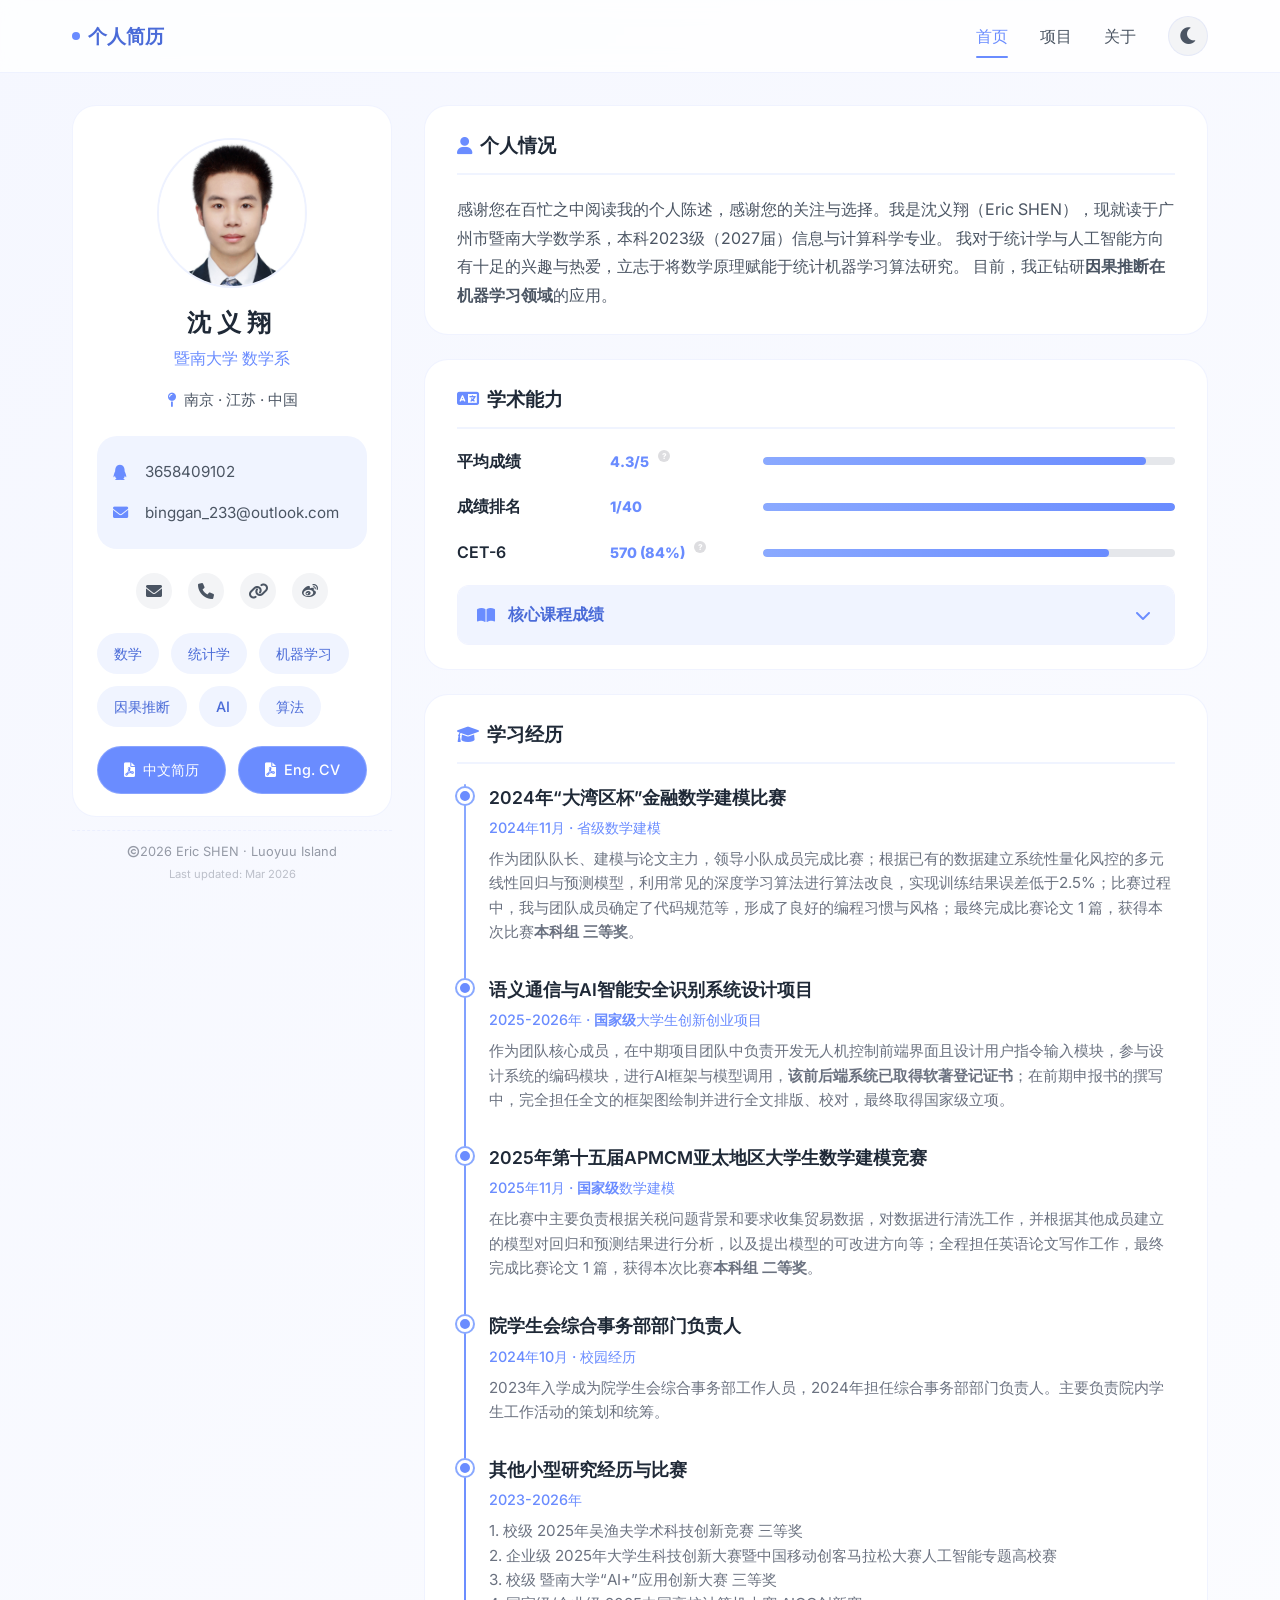
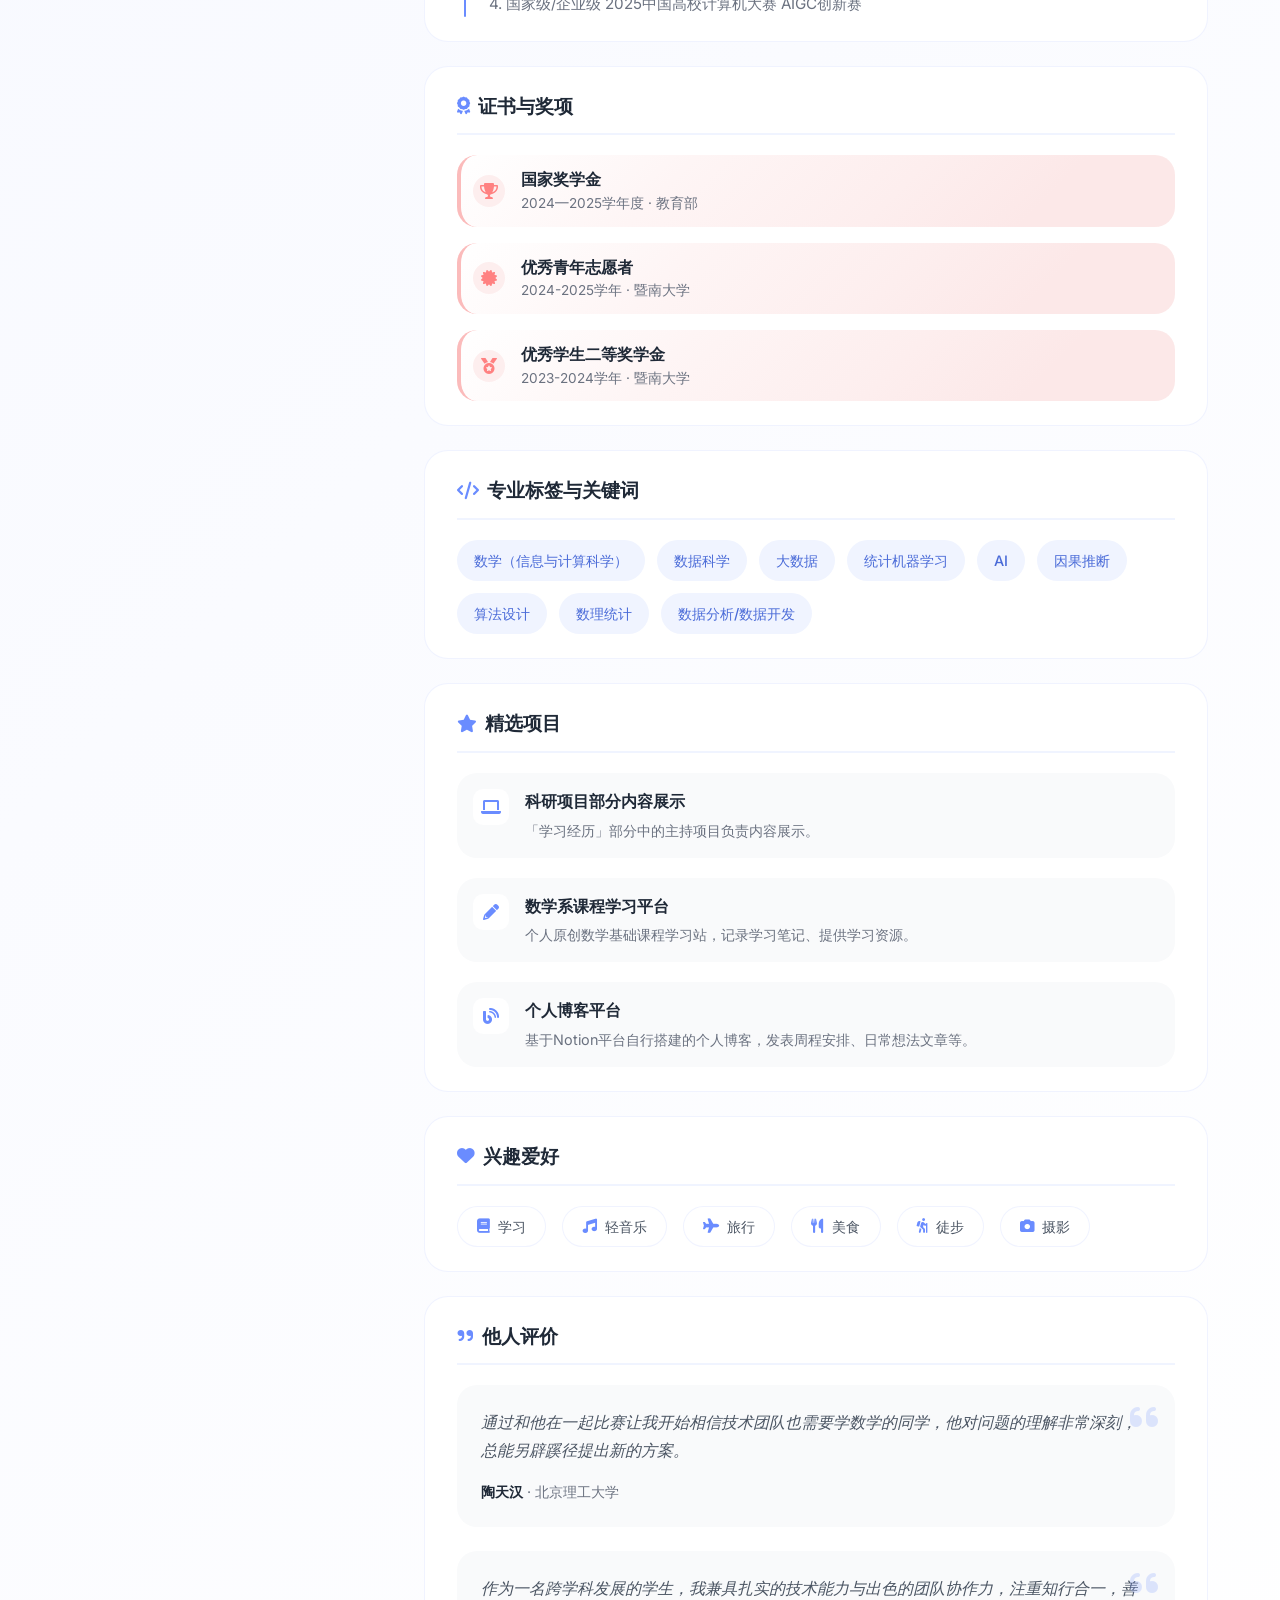
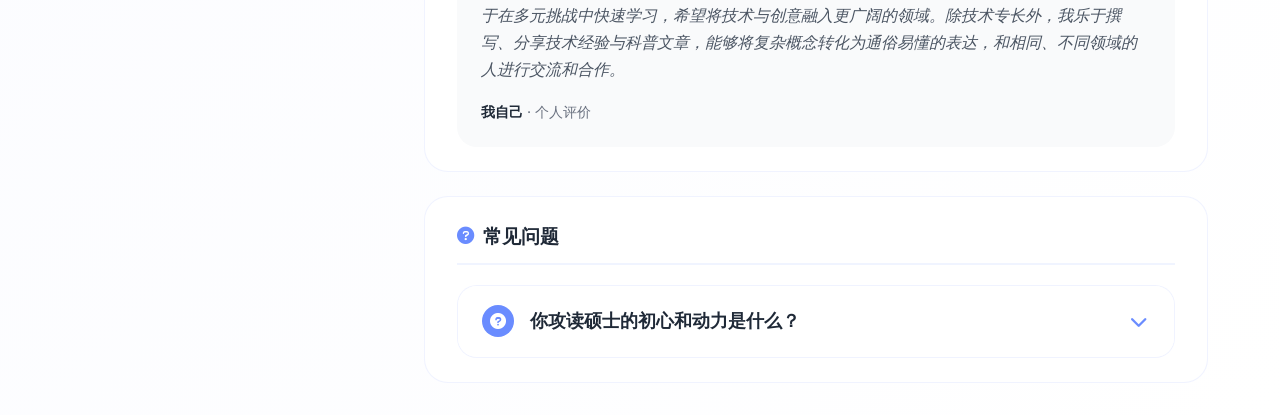
==== index.html @ 16ed696c "Add files via upload" ====
<!doctype html>
<html lang="zh-CN">
  <head>
    <meta charset="UTF-8" />
    <meta name="viewport" content="width=device-width, initial-scale=1.0" />
    <title>个人主页 - Eric SHEN</title>
    <link
      rel="icon"
      type="image/png"
      sizes="32x32"
      href="images/efficientim.png"
    />

    <!-- 字体 & 图标库 -->
    <link rel="preconnect" href="https://fonts.googleapis.com" />
    <link rel="preconnect" href="https://fonts.gstatic.com" crossorigin />
    <link
      href="https://fonts.googleapis.com/css2?family=Inter:opsz,wght@14..32,300..700&display=swap"
      rel="stylesheet"
    />
    <link
      rel="stylesheet"
      href="https://cdnjs.cloudflare.com/ajax/libs/font-awesome/6.0.0-beta3/css/all.min.css"
    />
    <link
      rel="stylesheet"
      href="https://fonts.googleapis.com/css2?family=Noto+Sans+SC:wght@300;400;500;700;900&display=swap"
    />

    <!-- CSS文件 -->
    <link rel="stylesheet" href="css/style.css" />
  </head>
  <body>
    <!-- 导航栏 -->
    <nav class="navbar">
      <div class="nav-container">
        <div class="logo">
          <span class="dot"></span>
          <span>个人简历</span>
        </div>
        <div class="nav-right">
          <div class="nav-links">
            <a href="index.html" class="active">首页</a>
            <a href="projects.html">项目</a>
            <!-- <a href="#contact">联系</a> -->
            <a href="about.html">关于</a>
          </div>
          <button
            class="theme-toggle"
            id="themeToggle"
            aria-label="切换夜间/日间模式"
          >
            <i class="fas fa-moon"></i>
            <i class="fas fa-sun"></i>
          </button>
        </div>
      </div>
    </nav>

    <main class="container">
      <!-- 左侧：个人信息 -->
      <aside class="profile-sidebar">
        <div class="profile-card-modern">
          <!-- 头像区域 -->
          <div class="avatar-wrapper">
            <img src="images/eric_ava.jpg" alt="头像" class="avatar-modern" />
          </div>

          <!-- 基本信息 -->
          <h1 class="profile-name">沈义翔</h1>
          <p class="profile-title">暨南大学 数学系</p>

          <div class="profile-location">
            <i class="fas fa-map-pin"></i>
            <span>南京 · 江苏 · 中国</span>
          </div>

          <!-- 联系信息 -->
          <div class="profile-contact">
            <div class="contact-item">
              <i class="fab fa-qq"></i>
              <span>3658409102</span>
            </div>
            <div class="contact-item">
              <i class="fas fa-envelope"></i>
              <span>binggan_233@outlook.com</span>
            </div>
            <!-- <div class="contact-item">
              <i class="fas fa-globe"></i>
              <span>fanyou.notion.site/homeland</span>
            </div> -->
          </div>

          <!-- 社交链接 -->
          <div class="social-links">
            <a
              href="mailto:binggan_233@outlook.com"
              class="social-link"
              target="_blank"
              rel="noopener noreferrer"
            >
              <i class="fas fa-envelope"></i>
            </a>
            <a href="#+86*187-1890-5970" class="social-link"
              ><i class="fas fa-phone"></i
            ></a>
            <a
              href="https://fanyou.notion.site/"
              class="social-link"
              target="_blank"
              rel="noopener noreferrer"
            >
              <i class="fas fa-link"></i>
            </a>
            <a
              href="https://weibo.com/u/6012935166"
              class="social-link"
              target="_blank"
              rel="noopener noreferrer"
            >
              <i class="fab fa-weibo"></i>
            </a>
          </div>

          <!-- tag -->
          <div class="skills-grid">
            <span class="skill-tag">数学</span>
            <span class="skill-tag">统计学</span>
            <span class="skill-tag">机器学习</span>
            <span class="skill-tag">因果推断</span>
            <span class="skill-tag">AI</span>
            <span class="skill-tag">算法</span>
          </div>

          <!-- 简历下载 -->
          <div class="profile-resume-buttons">
            <a
              href="assets/documents/2026沈义翔_暨南大学_研招自荐简历_中文_YixiangShen_JNU_master_recCV_CN.pdf"
              class="resume-btn"
              target="_blank"
            >
              <i class="fas fa-file-pdf"></i>
              <span>中文简历</span>
            </a>
            <a
              href="assets/documents/2026YixiangShen_JNU_master_recCV_ENG_沈义翔_暨南大学_研招自荐简历_英文.pdf"
              class="resume-btn"
              target="_blank"
            >
              <i class="fas fa-file-pdf"></i>
              <span>Eng. CV</span>
            </a>
          </div>
        </div>

        <!-- 版权 -->
        <div class="copyright-info">
          <p>
            <i class="fa-regular fa-copyright"></i>2026 Eric SHEN · Luoyuu
            Island
          </p>
          <p class="copyright-small">Last updated: Mar 2026</p>
        </div>
      </aside>

      <!-- 右侧：简历内容 -->
      <section class="content-main">
        <!-- 板块1：个人情况 -->
        <div class="content-card">
          <h2 class="card-title">
            <i class="fas fa-user"></i>
            个人情况
          </h2>
          <p class="about-text">
            感谢您在百忙之中阅读我的个人陈述，感谢您的关注与选择。我是沈义翔（Eric
            SHEN），现就读于广州市暨南大学数学系，本科2023级（2027届）信息与计算科学专业。
            我对于统计学与人工智能方向有十足的兴趣与热爱，立志于将数学原理赋能于统计机器学习算法研究。
            目前，我正钻研<strong>因果推断在机器学习领域</strong>的应用。
          </p>
        </div>

        <!-- 板块2：学术能力 -->
        <div class="content-card">
          <h2 class="card-title">
            <i class="fas fa-language"></i>
            学术能力
          </h2>
          <div class="academy-list">
            <!-- 始终显示的项目 -->
            <div class="academy-item">
              <span class="academy-name">平均成绩</span>
              <span class="academy-level">
                4.3/5
                <span
                  class="tooltip-icon"
                  data-tooltip="学校采用5分制，每1分折算0.1绩点，平均4.3绩点即平均成绩93"
                  >?</span
                >
              </span>
              <div class="level-bar">
                <div class="level-fill" style="width: 93%"></div>
              </div>
            </div>
            <div class="academy-item">
              <span class="academy-name">成绩排名</span>
              <span class="academy-level">1/40</span>
              <div class="level-bar">
                <div class="level-fill" style="width: 100%"></div>
              </div>
            </div>
            <div class="academy-item">
              <span class="academy-name">CET-6</span>
              <span class="academy-level">
                570 (84%)
                <span
                  class="tooltip-icon"
                  data-tooltip="分数换算说明：来源于CET官网给出的报道分数常模百分位对照表，详见
                  https://cet.neea.edu.cn/html1/folder/19081/5124-1.htm"
                  >?</span
                >
              </span>
              <div class="level-bar">
                <div class="level-fill" style="width: 84%"></div>
              </div>
            </div>

            <!-- 可折叠的课程成绩 -->
            <div class="academy-foldable">
              <div class="academy-foldable-header" id="coursesHeader">
                <span class="academy-foldable-title">
                  <i class="fas fa-book-open"></i>
                  核心课程成绩
                </span>
                <span class="academy-foldable-icon">
                  <i class="fas fa-chevron-down"></i>
                </span>
              </div>
              <div class="academy-foldable-content" id="coursesContent">
                <div class="academy-item">
                  <span class="academy-foldable-name">数学分析Ⅰ/Ⅱ/Ⅲ</span>
                  <span class="academy-level">90/94/100</span>
                  <div class="level-bar">
                    <div class="level-fill" style="width: 95%"></div>
                  </div>
                </div>
                <div class="academy-item">
                  <span class="academy-foldable-name">高等代数Ⅰ/Ⅱ</span>
                  <span class="academy-level">98/97</span>
                  <div class="level-bar">
                    <div class="level-fill" style="width: 98%"></div>
                  </div>
                </div>
                <div class="academy-item">
                  <span class="academy-foldable-name">概率与统计</span>
                  <span class="academy-level">97</span>
                  <div class="level-bar">
                    <div class="level-fill" style="width: 97%"></div>
                  </div>
                </div>
                <div class="academy-item">
                  <span class="academy-foldable-name">常微分方程</span>
                  <span class="academy-level">99</span>
                  <div class="level-bar">
                    <div class="level-fill" style="width: 99%"></div>
                  </div>
                </div>
                <div class="academy-item">
                  <span class="academy-foldable-name"
                    >运筹学
                    <span
                      class="tooltip-icon"
                      data-tooltip="课程学习最优化方法，&#10;内容与机器学习相关。"
                      >?</span
                    ></span
                  >
                  <span class="academy-level">100</span>
                  <div class="level-bar">
                    <div class="level-fill" style="width: 100%"></div>
                  </div>
                </div>
                <div class="academy-item">
                  <span class="academy-foldable-name"
                    >计算智能
                    <span
                      class="tooltip-icon"
                      data-tooltip="课程学习智能优化算法（启发式算法）"
                      >?</span
                    ></span
                  >
                  <span class="academy-level">97</span>
                  <div class="level-bar">
                    <div class="level-fill" style="width: 97%"></div>
                  </div>
                </div>
                <div class="academy-item">
                  <span class="academy-foldable-name">数据结构</span>
                  <span class="academy-level">100</span>
                  <div class="level-bar">
                    <div class="level-fill" style="width: 100%"></div>
                  </div>
                </div>
                <div class="academy-item">
                  <span class="academy-foldable-name">数据库原理与应用</span>
                  <span class="academy-level">97</span>
                  <div class="level-bar">
                    <div class="level-fill" style="width: 97%"></div>
                  </div>
                </div>
              </div>
            </div>
          </div>
        </div>

        <!-- 板块3：学习经历 -->
        <div class="content-card">
          <h2 class="card-title">
            <i class="fas fa-graduation-cap"></i>
            学习经历
          </h2>
          <div class="timeline">
            <div class="timeline-item">
              <div class="timeline-dot"></div>
              <div class="timeline-content">
                <h3>2024年“大湾区杯”金融数学建模比赛</h3>
                <p class="timeline-meta">2024年11月 · 省级数学建模</p>
                <p class="timeline-desc">
                  作为团队队长、建模与论文主力，领导小队成员完成比赛；根据已有的数据建立系统性量化风控的多元线性回归与预测模型，利用常见的深度学习算法进行算法改良，实现训练结果误差低于2.5%；比赛过程中，我与团队成员确定了代码规范等，形成了良好的编程习惯与风格；最终完成比赛论文
                  1 篇，获得本次比赛<strong>本科组 三等奖</strong>。
                </p>
              </div>
            </div>
            <div class="timeline-item">
              <div class="timeline-dot"></div>
              <div class="timeline-content">
                <h3>语义通信与AI智能安全识别系统设计项目</h3>
                <p class="timeline-meta">
                  2025-2026年 · <strong>国家级</strong>大学生创新创业项目
                </p>
                <p class="timeline-desc">
                  作为团队核心成员，在中期项目团队中负责开发无人机控制前端界面且设计用户指令输入模块，参与设计系统的编码模块，进行AI框架与模型调用，<strong>该前后端系统已取得软著登记证书</strong>；在前期申报书的撰写中，完全担任全文的框架图绘制并进行全文排版、校对，最终取得国家级立项。
                </p>
              </div>
            </div>
            <div class="timeline-item">
              <div class="timeline-dot"></div>
              <div class="timeline-content">
                <h3>2025年第十五届APMCM亚太地区大学生数学建模竞赛</h3>
                <p class="timeline-meta">
                  2025年11月 · <strong>国家级</strong>数学建模
                </p>
                <p class="timeline-desc">
                  在比赛中主要负责根据关税问题背景和要求收集贸易数据，对数据进行清洗工作，并根据其他成员建立的模型对回归和预测结果进行分析，以及提出模型的可改进方向等；全程担任英语论文写作工作，最终完成比赛论文
                  1 篇，获得本次比赛<strong>本科组 二等奖</strong>。
                </p>
              </div>
            </div>
            <div class="timeline-item">
              <div class="timeline-dot"></div>
              <div class="timeline-content">
                <h3>院学生会综合事务部部门负责人</h3>
                <p class="timeline-meta">2024年10月 · 校园经历</p>
                <p class="timeline-desc">
                  2023年入学成为院学生会综合事务部工作人员，2024年担任综合事务部部门负责人。主要负责院内学生工作活动的策划和统筹。
                </p>
              </div>
            </div>
            <div class="timeline-item">
              <div class="timeline-dot"></div>
              <div class="timeline-content">
                <h3>其他小型研究经历与比赛</h3>
                <p class="timeline-meta">2023-2026年</p>
                <p class="timeline-desc">
                  1. 校级 2025年吴渔夫学术科技创新竞赛 三等奖<br />
                  2. 企业级
                  2025年大学生科技创新大赛暨中国移动创客马拉松大赛人工智能专题高校赛<br />
                  3. 校级 暨南大学“AI+”应用创新大赛 三等奖<br />
                  4. 国家级/企业级 2025中国高校计算机大赛 AIGC创新赛
                </p>
              </div>
            </div>
          </div>
        </div>

        <!-- 板块4：证书与奖项 -->
        <div class="content-card">
          <h2 class="card-title">
            <i class="fas fa-award"></i>
            证书与奖项
          </h2>
          <div class="awards-list">
            <div class="award-item">
              <i class="fas fa-trophy"></i>
              <div>
                <h3>国家奖学金</h3>
                <p>2024—2025学年度 · 教育部</p>
              </div>
            </div>
            <div class="award-item">
              <i class="fas fa-certificate"></i>
              <div>
                <h3>优秀青年志愿者</h3>
                <p>2024-2025学年 · 暨南大学</p>
              </div>
            </div>
            <div class="award-item">
              <i class="fas fa-medal"></i>
              <div>
                <h3>优秀学生二等奖学金</h3>
                <p>2023-2024学年 · 暨南大学</p>
              </div>
            </div>
          </div>
        </div>

        <!-- 板块5：标签与关键词 -->
        <div class="content-card">
          <h2 class="card-title">
            <i class="fas fa-code"></i>
            专业标签与关键词
          </h2>
          <div class="skills-grid">
            <span class="skill-tag">数学（信息与计算科学）</span>
            <span class="skill-tag">数据科学</span>
            <span class="skill-tag">大数据</span>
            <span class="skill-tag">统计机器学习</span>
            <span class="skill-tag">AI</span>
            <span class="skill-tag">因果推断</span>
            <span class="skill-tag">算法设计</span>
            <span class="skill-tag">数理统计</span>
            <span class="skill-tag">数据分析/数据开发</span>
          </div>
        </div>

        <!-- 板块6：精选项目 -->
        <div class="content-card">
          <h2 class="card-title">
            <i class="fas fa-star"></i>
            精选项目
          </h2>
          <div class="projects-list">
            <div class="project-item">
              <div class="project-icon">
                <i class="fas fa-laptop"></i>
              </div>
              <a
                href="projects.html"
                class="project-info"
                style="text-decoration: none"
              >
                <h3>科研项目部分内容展示</h3>
                <p>「学习经历」部分中的主持项目负责内容展示。</p>
              </a>
            </div>
            <div class="project-item">
              <div class="project-icon">
                <i class="fas fa-pencil"></i>
              </div>
              <a
                href="projects.html"
                class="project-info"
                style="text-decoration: none"
              >
                <h3>数学系课程学习平台</h3>
                <p>个人原创数学基础课程学习站，记录学习笔记、提供学习资源。</p>
              </a>
            </div>
            <div class="project-item">
              <div class="project-icon">
                <i class="fas fa-blog"></i>
              </div>
              <a
                href="projects.html"
                class="project-info"
                style="text-decoration: none"
              >
                <h3>个人博客平台</h3>
                <p>
                  基于Notion平台自行搭建的个人博客，发表周程安排、日常想法文章等。
                </p>
              </a>
            </div>
          </div>
        </div>

        <!-- 板块7：兴趣爱好 -->
        <div class="content-card">
          <h2 class="card-title">
            <i class="fas fa-heart"></i>
            兴趣爱好
          </h2>
          <div class="hobbies-list">
            <span class="hobby-tag"><i class="fas fa-book"></i> 学习</span>
            <span class="hobby-tag"><i class="fas fa-music"></i> 轻音乐</span>
            <span class="hobby-tag"><i class="fas fa-plane"></i> 旅行</span>
            <span class="hobby-tag"><i class="fas fa-utensils"></i> 美食</span>
            <span class="hobby-tag"><i class="fas fa-hiking"></i> 徒步</span>
            <span class="hobby-tag"><i class="fas fa-camera"></i> 摄影</span>
          </div>
        </div>

        <!-- 板块8：他人评价 -->
        <div class="content-card">
          <h2 class="card-title">
            <i class="fas fa-quote-right"></i>
            他人评价
          </h2>
          <div class="testimonials-list">
            <div class="testimonial-item">
              <i class="fas fa-quote-left quote-icon"></i>
              <p>
                通过和他在一起比赛让我开始相信技术团队也需要学数学的同学，他对问题的理解非常深刻，总能另辟蹊径提出新的方案。
              </p>
              <div class="testimonial-author">
                <strong>陶天汉</strong> · 北京理工大学
              </div>
            </div>
            <div class="testimonial-item">
              <i class="fas fa-quote-left quote-icon"></i>
              <p>
                作为一名跨学科发展的学生，我兼具扎实的技术能力与出色的团队协作力，注重知行合一，善于在多元挑战中快速学习，希望将技术与创意融入更广阔的领域。除技术专长外，我乐于撰写、分享技术经验与科普文章，能够将复杂概念转化为通俗易懂的表达，和相同、不同领域的人进行交流和合作。
              </p>
              <div class="testimonial-author">
                <strong>我自己</strong> · 个人评价
              </div>
            </div>
          </div>
        </div>

        <!-- 板块9：常见问题 -->
        <div class="content-card contact-card">
          <h2 class="card-title">
            <i class="fas fa-question-circle"></i>
            常见问题
          </h2>
          <div class="faq-container">
            <div class="faq-item">
              <div class="faq-question" data-target="faq1">
                <div class="faq-question-content">
                  <span class="faq-icon"
                    ><i class="fas fa-question-circle"></i
                  ></span>
                  <h3>你攻读硕士的初心和动力是什么？</h3>
                </div>
                <span class="faq-arrow"
                  ><i class="fas fa-chevron-down"></i
                ></span>
              </div>
              <div class="faq-answer" id="faq1">
                <div class="faq-answer-content">
                  <p class="answer-greeting">终身学习的心态</p>
                  <p class="answer-intro">
                    我愿意接受新的内容和知识，我认为学习是持续的事情，保持学习状态让我感到充实。
                  </p>
                  <div class="answer-list">
                    <div class="answer-item">
                      <span class="answer-number">1.</span>
                      <div class="answer-content">
                        <strong>独立研究</strong> 良好心态，喜欢独处的感觉
                        <br />和有些同学被“要坐冷板凳”劝退不同，我会为此感到有任务感、充实感，能在自己喜欢的领域慢慢钻研是具有一定幸福感的事。
                      </div>
                    </div>
                    <div class="answer-item">
                      <span class="answer-number">2.</span>
                      <div class="answer-content">
                        <strong>独特见解</strong> 和 <strong>另辟蹊径</strong>
                        <br />我坚信数学基础可以从「道」上解决「术」中遇到的困难，我可以提供新的视角来看技术问题。
                      </div>
                    </div>
                    <div class="answer-item">
                      <span class="answer-number">3.</span>
                      <div class="answer-content">
                        <strong>浅尝辄止</strong> 为什么没有选择直接攻读博士？
                        <br />生存压力大于发展压力。攻读博士除了要拥有科研决心，还应具备相应的经济条件资格，而不应该妄想通过攻读博士来实现经济自由或阶层跃升。
                      </div>
                    </div>
                  </div>
                  <p class="answer-intro">
                    感谢阅读，希望一起奋斗的战友、老师、家人、朋友都可以在自己选择的道路上朝着正确的方向前进
                  </p>
                </div>
              </div>
            </div>
          </div>
        </div>
      </section>
    </main>

    <!-- js文件 -->
    <script src="js/script.js"></script>
  </body>
</html>
---- css/style.css ----
/* ===== 主样式入口文件 ===== */

/* 基础样式 */
@import "base.css";

/* 布局样式 */
@import "layout.css";

/* 组件样式 */
@import "components/about.css";
@import "components/academy.css";
@import "components/awards.css";
@import "components/contact.css";
@import "components/content-cards.css";
@import "components/copyright.css";
@import "components/education.css"; /*未使用*/
@import "components/faq.css";
@import "components/hobbies.css";
@import "components/profile-card.css";
@import "components/projects.css";
@import "components/recommendations.css";
@import "components/skills.css";
@import "components/timeline.css";

/* 弹窗样式 */
@import "modals.css";

/* 响应式样式（最后引入） */
@import "responsive.css";
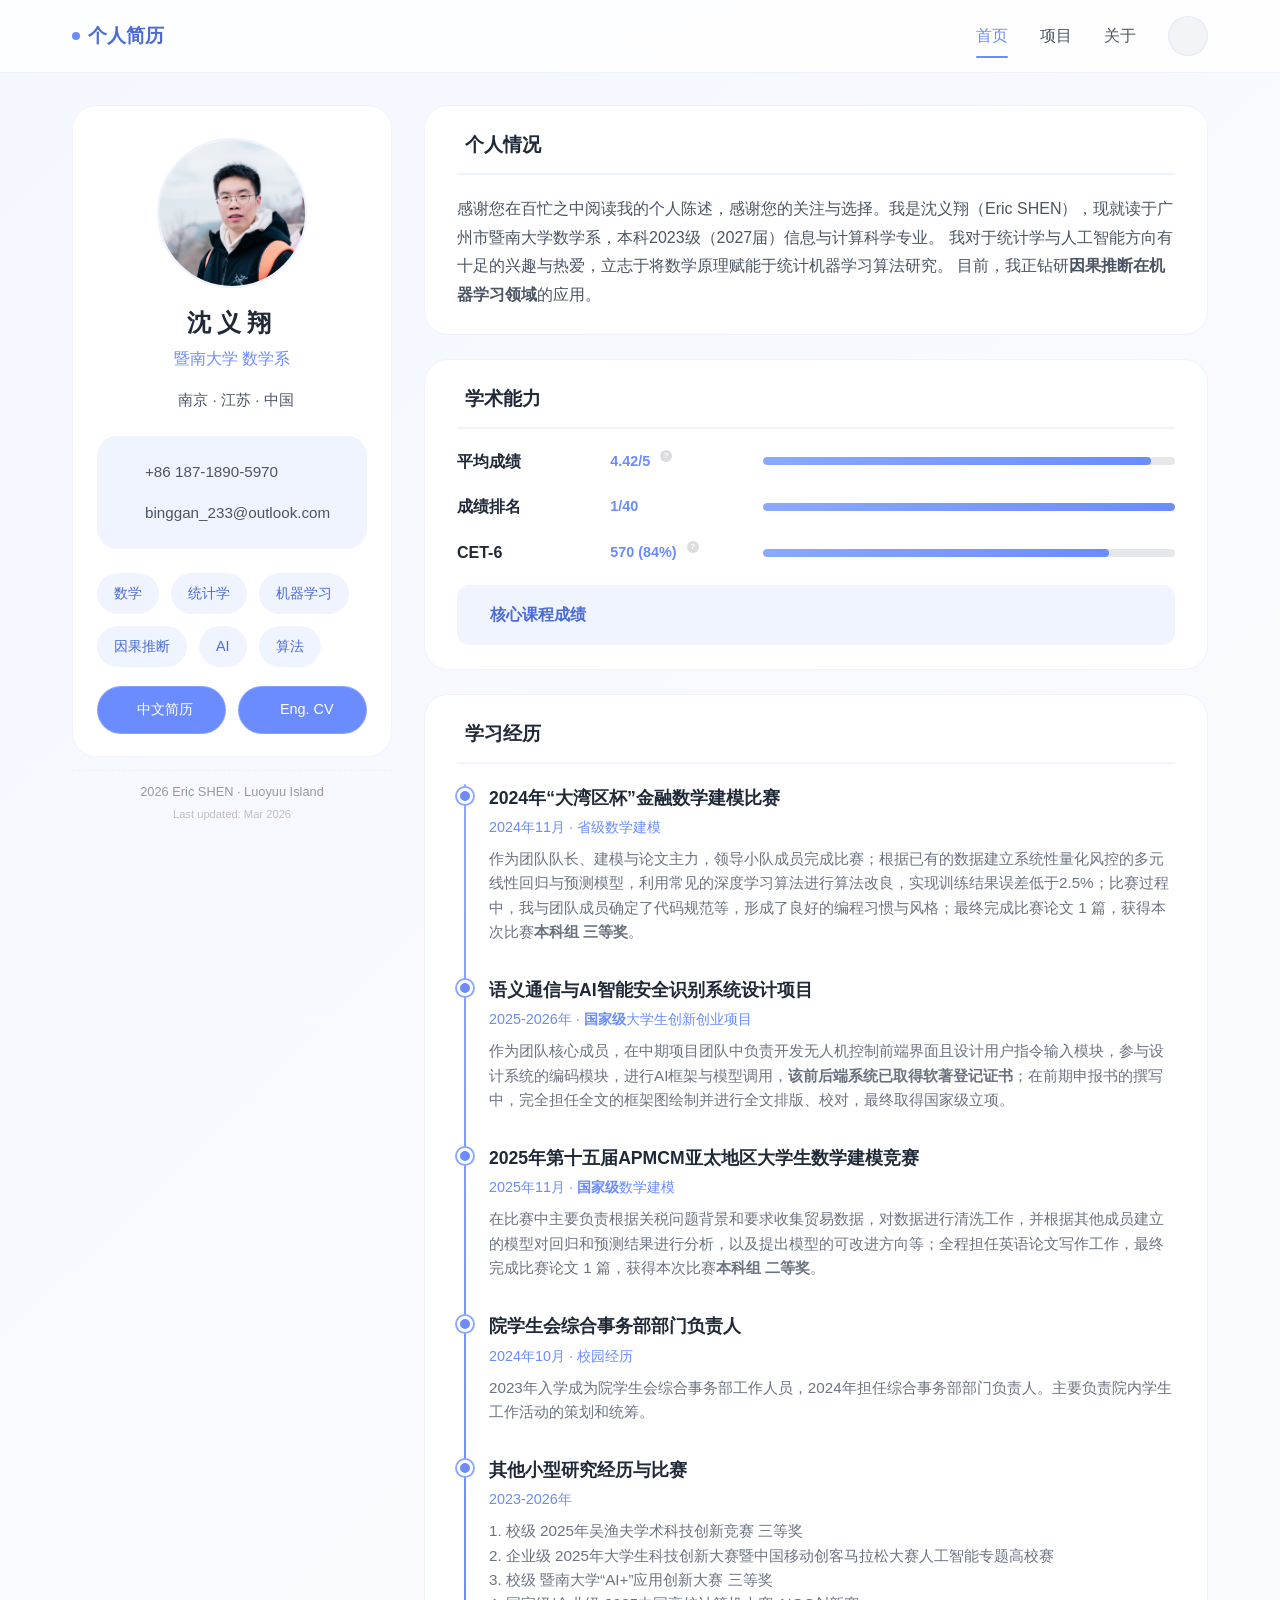
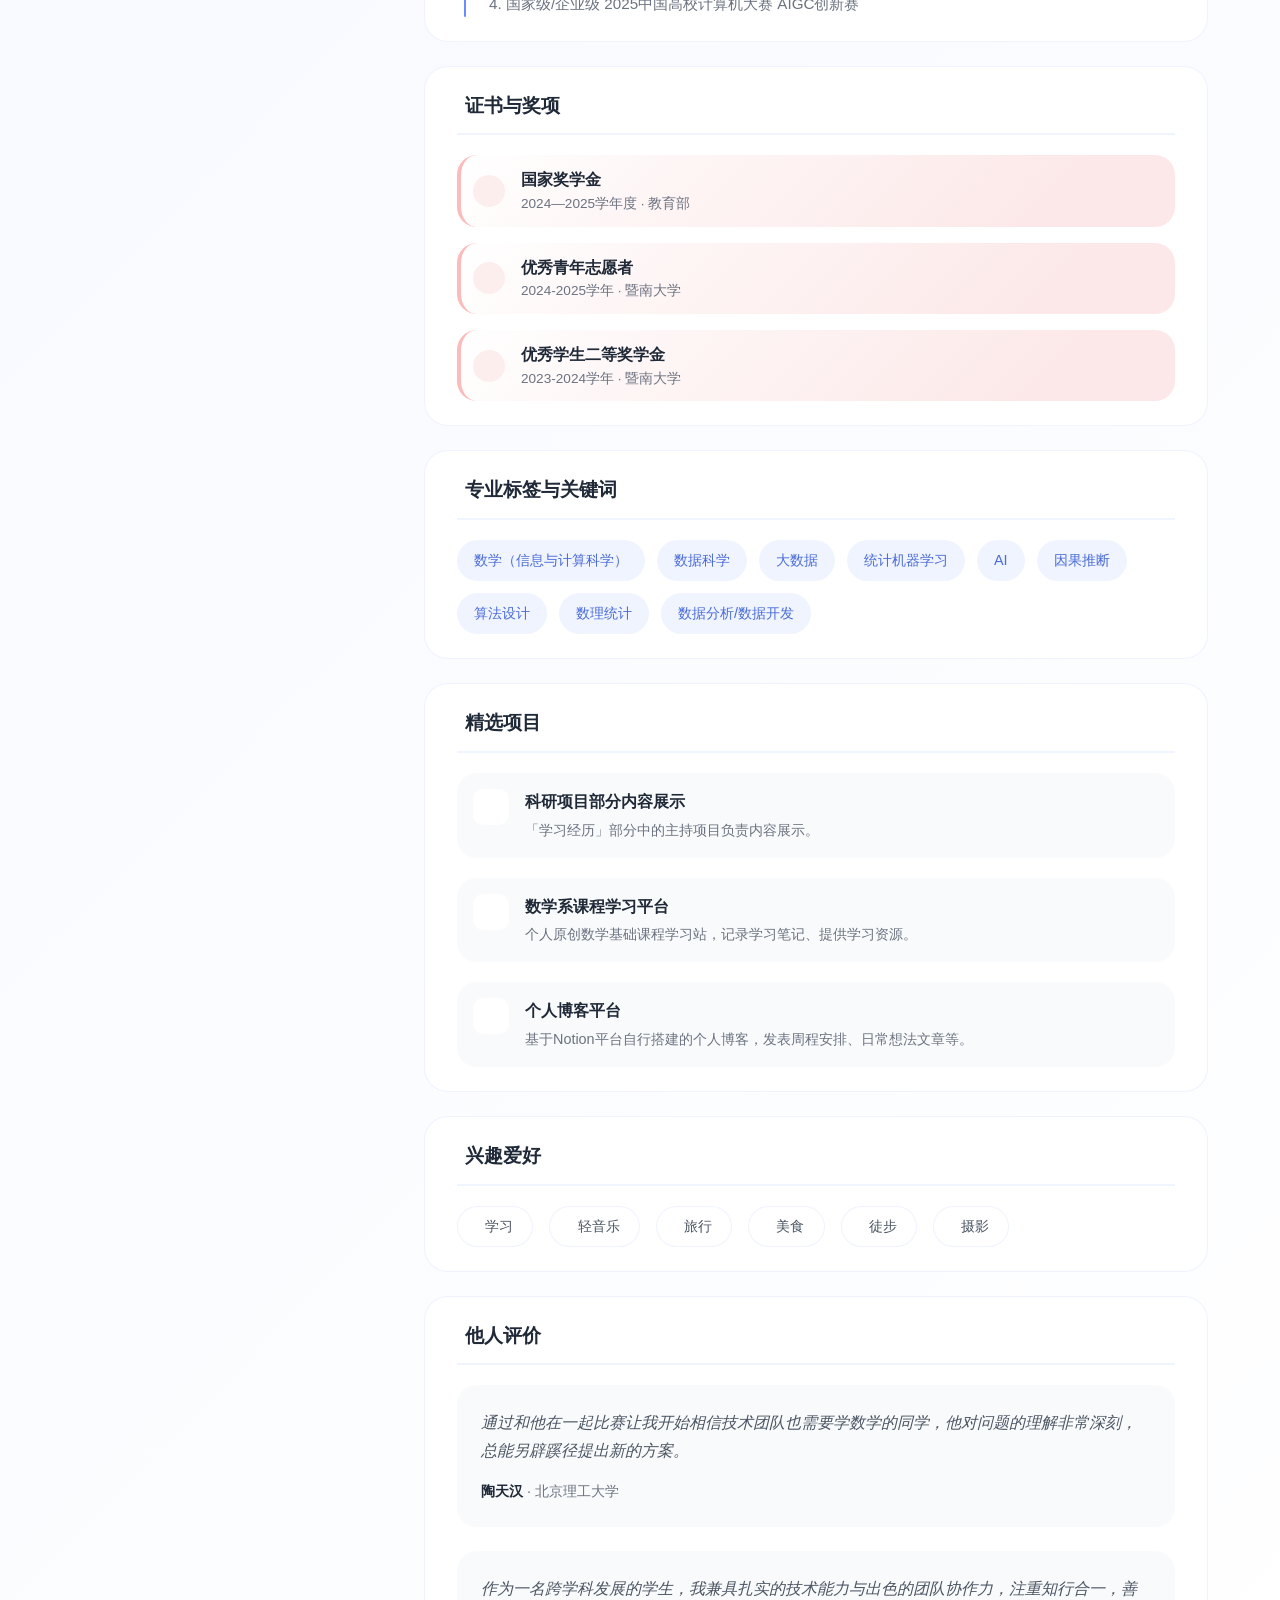
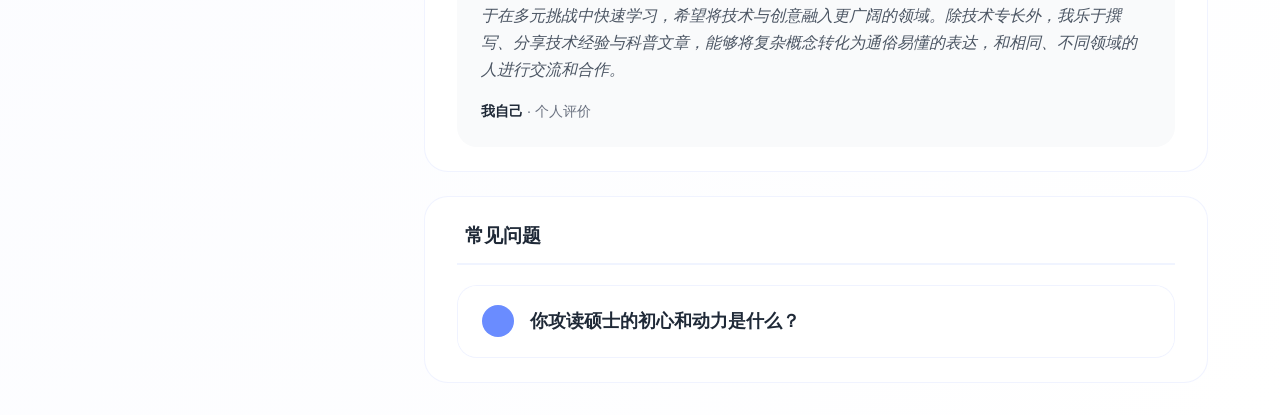
==== commit 38e95011: "v1.5" ====
--- a/index.html
+++ b/index.html
@@ -14,18 +14,6 @@
     <!-- 字体 & 图标库 -->
     <link rel="preconnect" href="https://fonts.googleapis.com" />
     <link rel="preconnect" href="https://fonts.gstatic.com" crossorigin />
-    <link
-      href="https://fonts.googleapis.com/css2?family=Inter:opsz,wght@14..32,300..700&display=swap"
-      rel="stylesheet"
-    />
-    <link
-      rel="stylesheet"
-      href="https://cdnjs.cloudflare.com/ajax/libs/font-awesome/6.0.0-beta3/css/all.min.css"
-    />
-    <link
-      rel="stylesheet"
-      href="https://fonts.googleapis.com/css2?family=Noto+Sans+SC:wght@300;400;500;700;900&display=swap"
-    />
 
     <!-- CSS文件 -->
     <link rel="stylesheet" href="css/style.css" />
@@ -63,7 +51,11 @@
         <div class="profile-card-modern">
           <!-- 头像区域 -->
           <div class="avatar-wrapper">
-            <img src="images/eric_ava.jpg" alt="头像" class="avatar-modern" />
+            <img
+              src="images/eric_lifeava.jpg"
+              alt="头像"
+              class="avatar-modern"
+            />
           </div>
 
           <!-- 基本信息 -->
@@ -77,9 +69,13 @@
 
           <!-- 联系信息 -->
           <div class="profile-contact">
-            <div class="contact-item">
+            <!-- <div class="contact-item">
               <i class="fab fa-qq"></i>
               <span>3658409102</span>
+            </div> -->
+            <div class="contact-item">
+              <i class="fas fa-phone"></i>
+              <span>+86 187-1890-5970</span>
             </div>
             <div class="contact-item">
               <i class="fas fa-envelope"></i>
@@ -92,7 +88,7 @@
           </div>
 
           <!-- 社交链接 -->
-          <div class="social-links">
+          <!-- <div class="social-links">
             <a
               href="mailto:binggan_233@outlook.com"
               class="social-link"
@@ -120,7 +116,7 @@
             >
               <i class="fab fa-weibo"></i>
             </a>
-          </div>
+          </div> -->
 
           <!-- tag -->
           <div class="skills-grid">
@@ -190,15 +186,15 @@
             <div class="academy-item">
               <span class="academy-name">平均成绩</span>
               <span class="academy-level">
-                4.3/5
+                4.42/5
                 <span
                   class="tooltip-icon"
-                  data-tooltip="学校采用5分制，每1分折算0.1绩点，平均4.3绩点即平均成绩93"
+                  data-tooltip="学校采用5分制，每1分折算0.1绩点，平均4.42绩点即平均成绩94.2"
                   >?</span
                 >
               </span>
               <div class="level-bar">
-                <div class="level-fill" style="width: 93%"></div>
+                <div class="level-fill" style="width: 94.2%"></div>
               </div>
             </div>
             <div class="academy-item">
@@ -570,12 +566,12 @@
                       <span class="answer-number">3.</span>
                       <div class="answer-content">
                         <strong>浅尝辄止</strong> 为什么没有选择直接攻读博士？
-                        <br />生存压力大于发展压力。攻读博士除了要拥有科研决心，还应具备相应的经济条件资格，而不应该妄想通过攻读博士来实现经济自由或阶层跃升。
+                        <br />生存压力大于发展压力。攻读博士除了要拥有科研决心，还应具备相应的经济条件资格，而不应该妄想通过攻读博士来实现经济自由或阶层跃升。当然，如果我能够有幸能够拿到博士生的名额，我也坚信我会全力以赴。
                       </div>
                     </div>
                   </div>
                   <p class="answer-intro">
-                    感谢阅读，希望一起奋斗的战友、老师、家人、朋友都可以在自己选择的道路上朝着正确的方向前进
+                    感谢阅读，希望一起奋斗的同学、老师、家人、朋友都可以在自己选择的道路上朝着正确的方向前进。
                   </p>
                 </div>
               </div>
@@ -586,6 +582,7 @@
     </main>
 
     <!-- js文件 -->
-    <script src="js/script.js"></script>
+    <script src="js/pages/main.js"></script>
+    <script src="js/pages/home/home.js"></script>
   </body>
 </html>
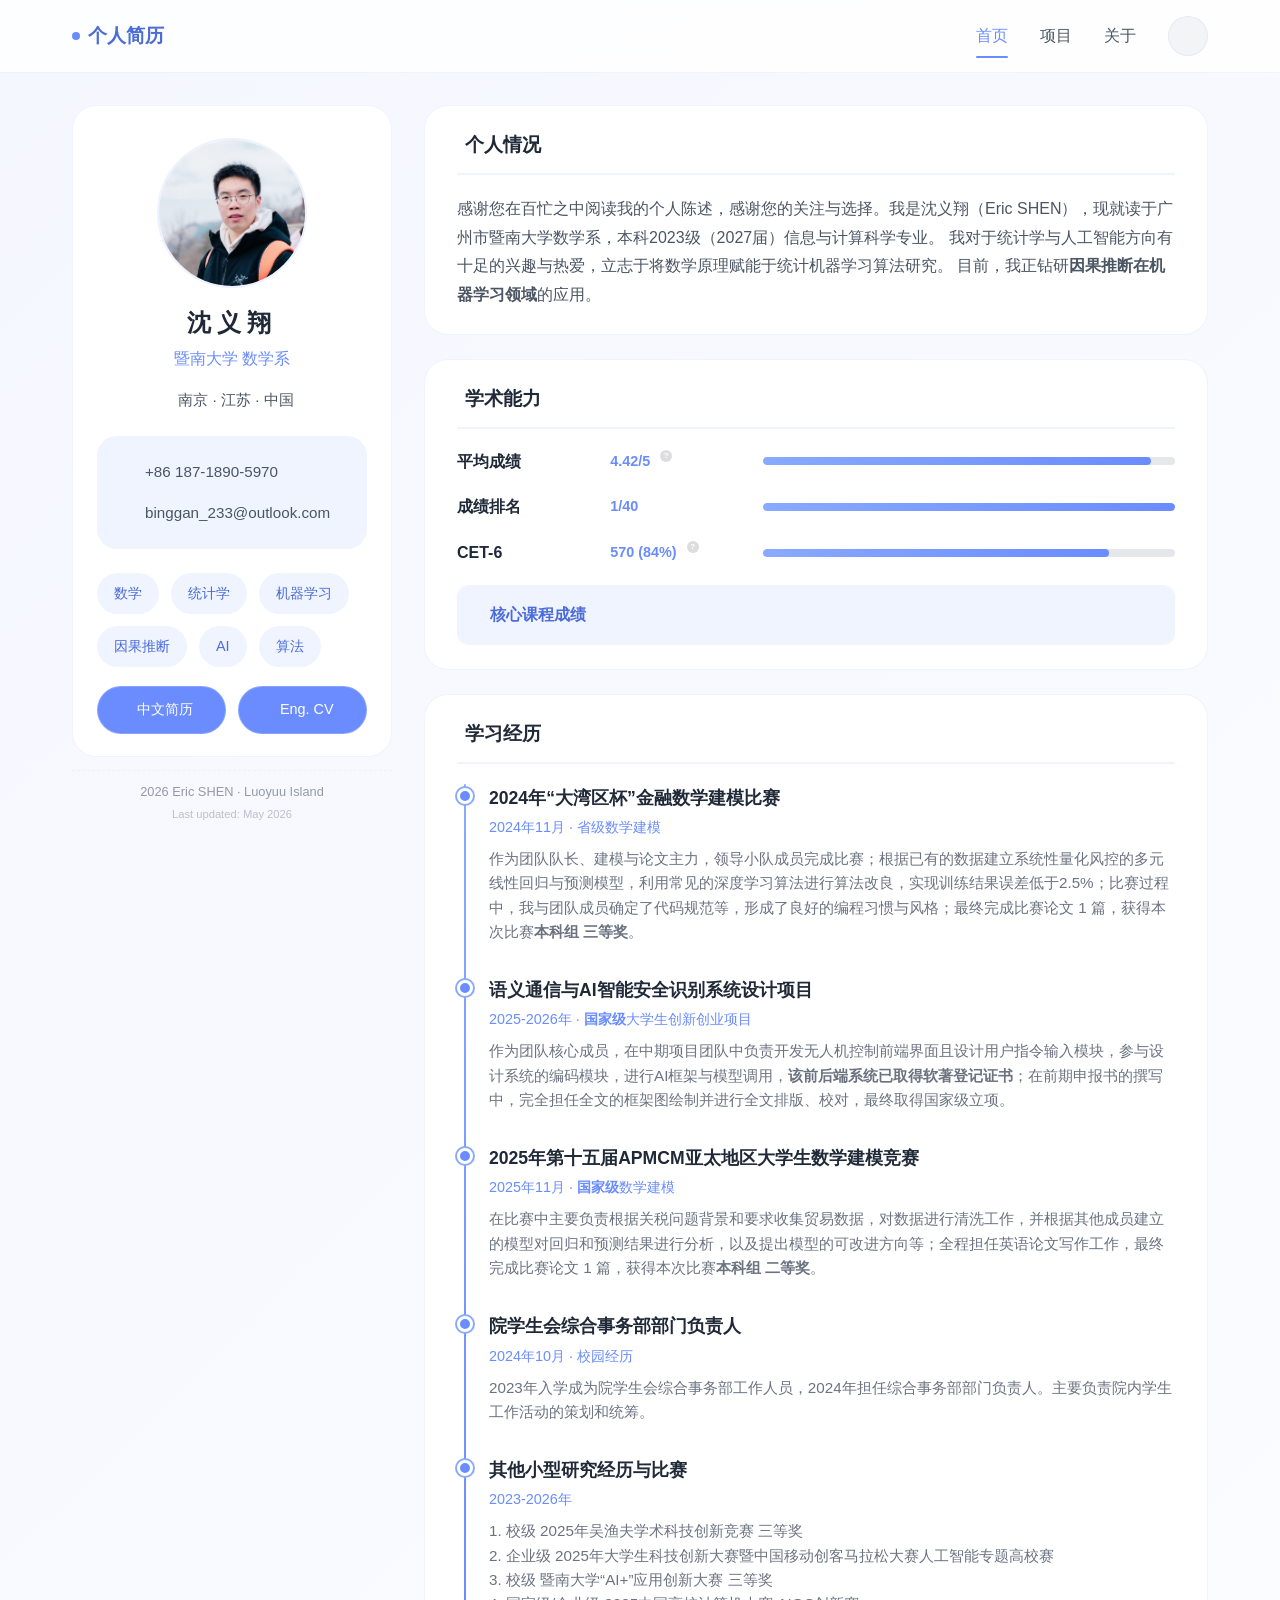
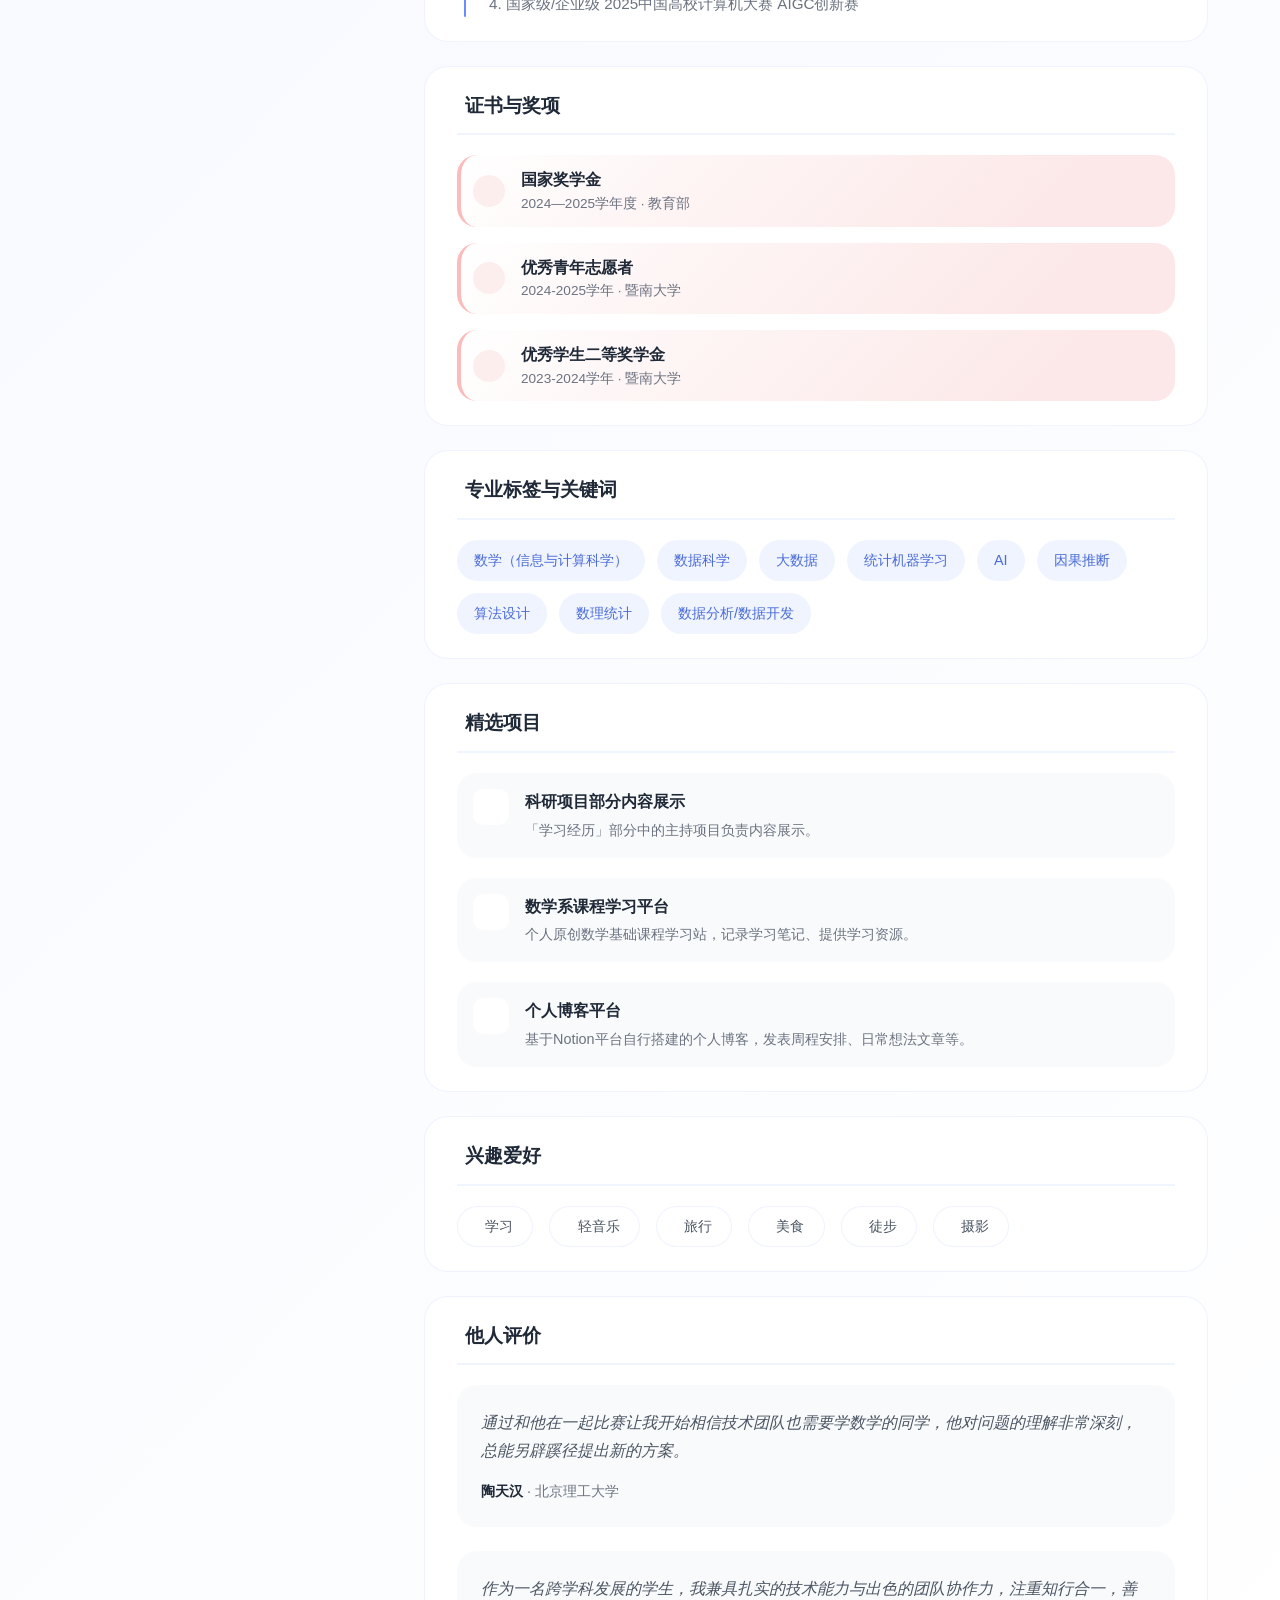
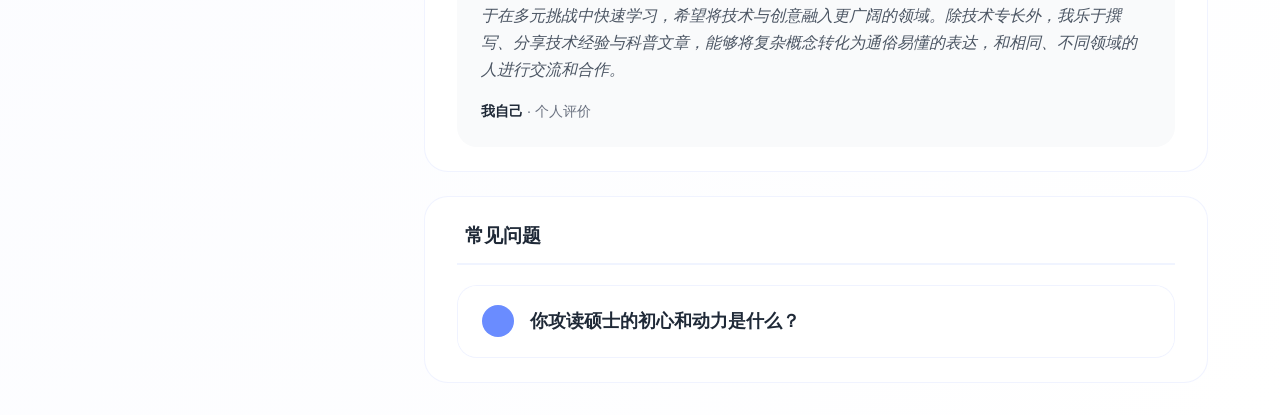
==== commit d37ecc10: "'v1.5'" ====
--- a/index.html
+++ b/index.html
@@ -155,7 +155,7 @@
             <i class="fa-regular fa-copyright"></i>2026 Eric SHEN · Luoyuu
             Island
           </p>
-          <p class="copyright-small">Last updated: Mar 2026</p>
+          <p class="copyright-small">Last updated: May 2026</p>
         </div>
       </aside>
 
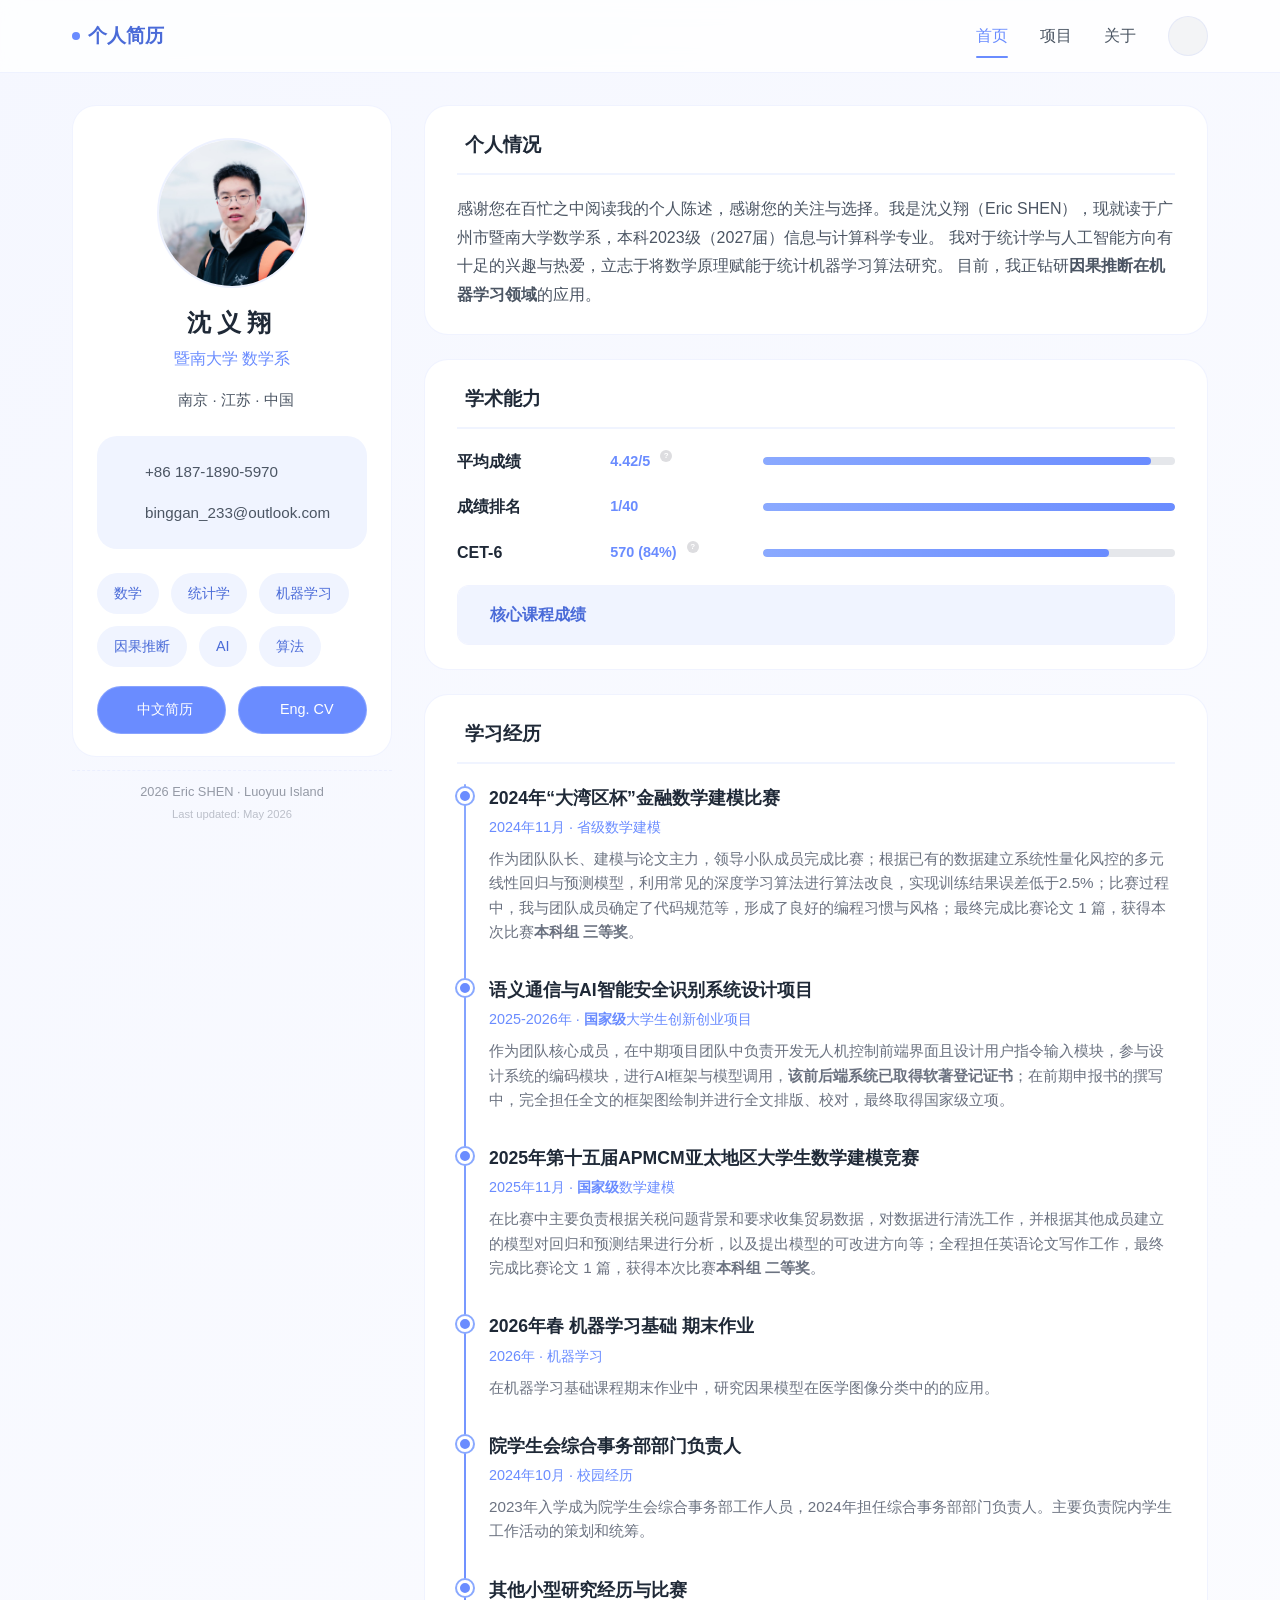
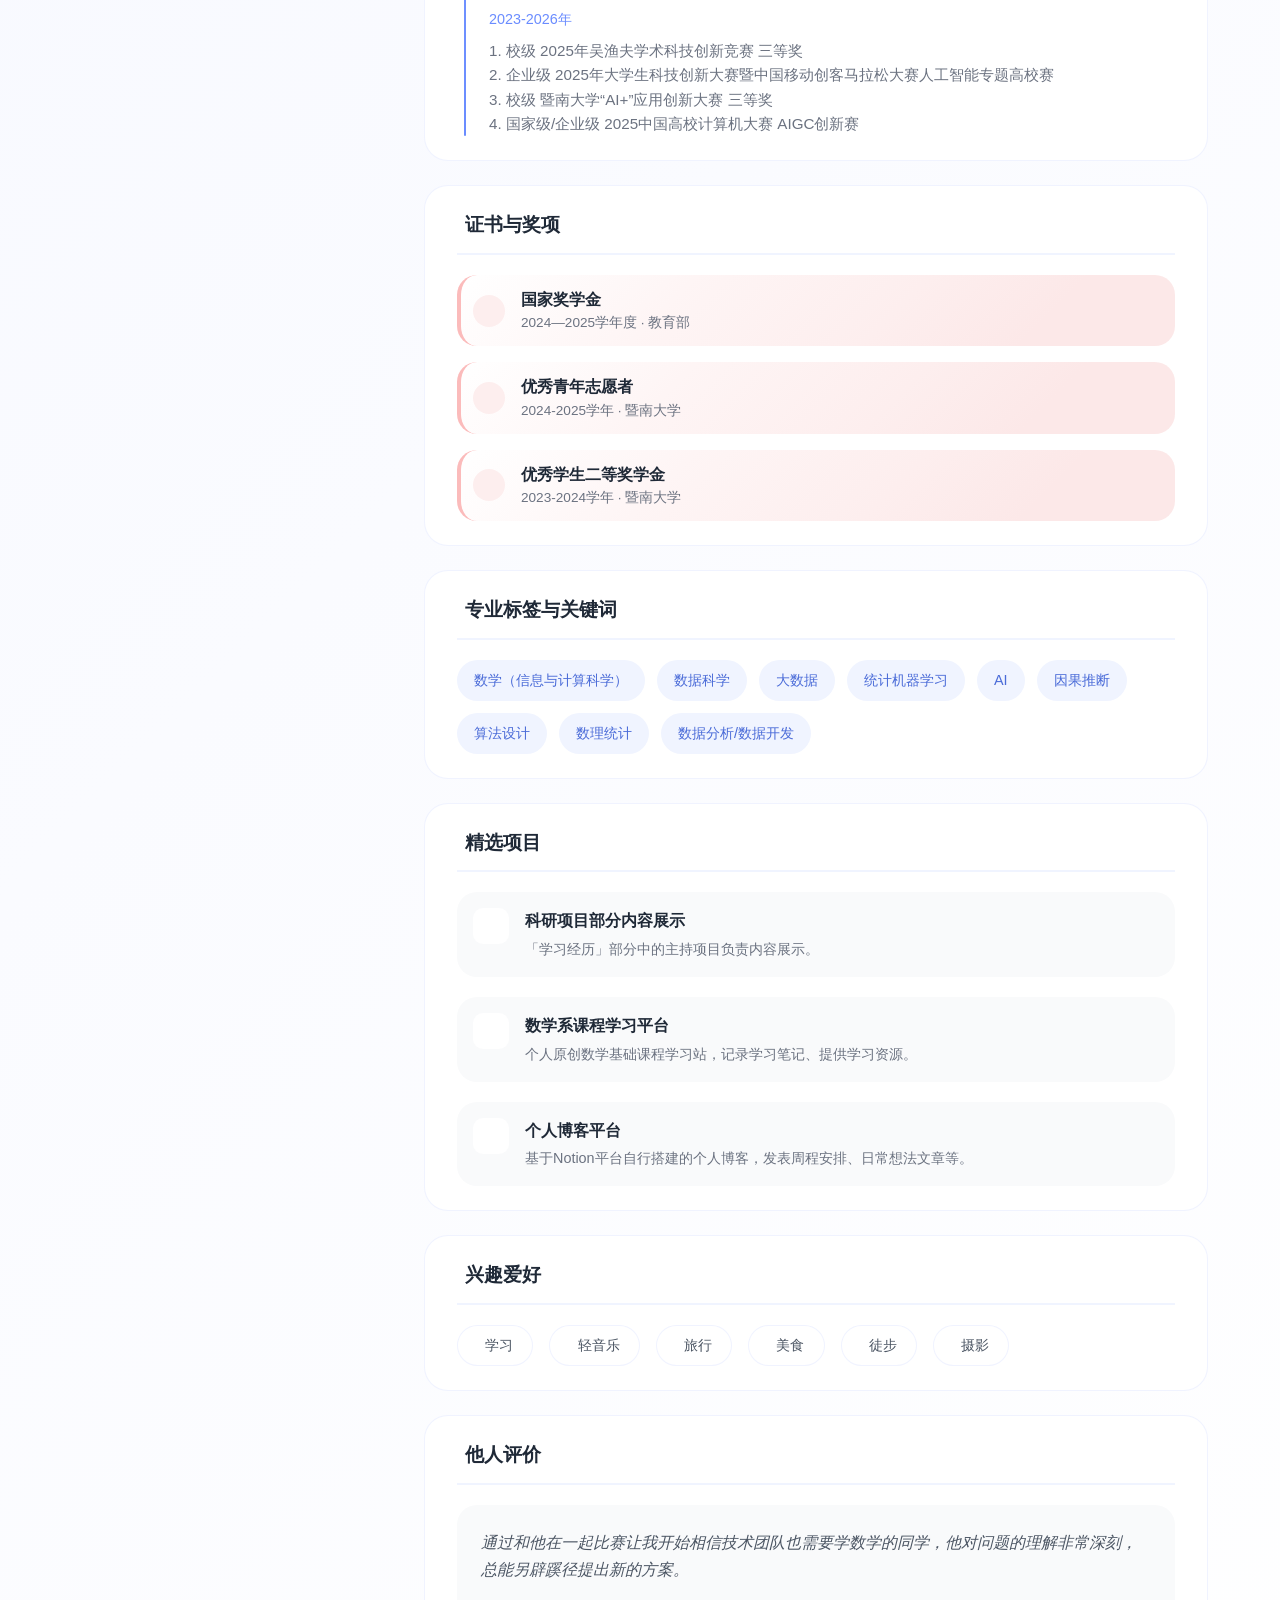
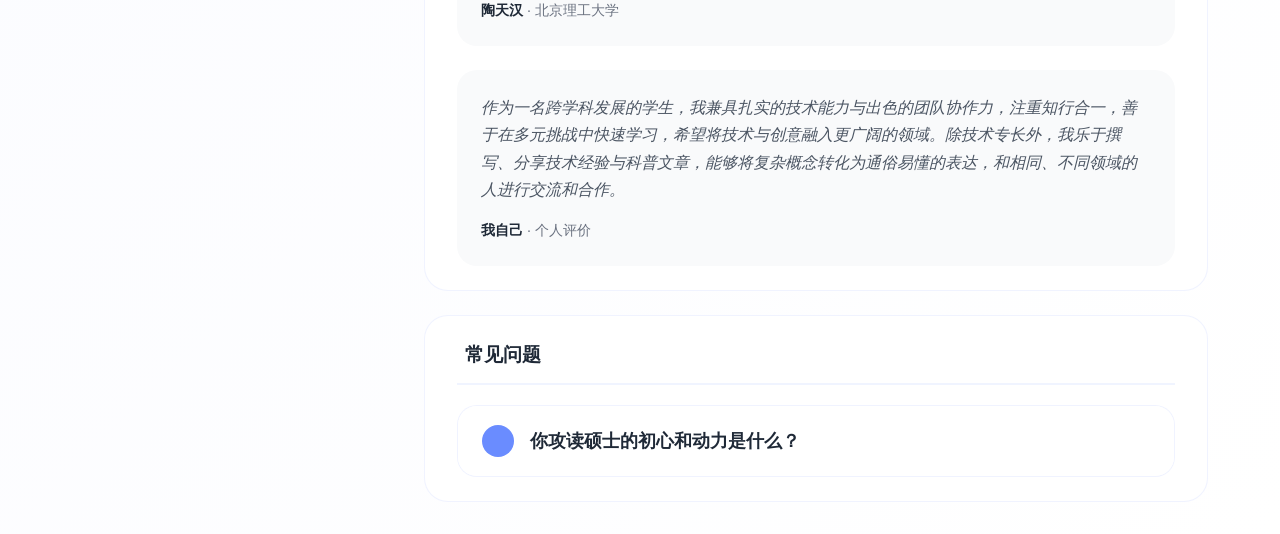
==== commit b610d74d: "'v1.6'" ====
--- a/index.html
+++ b/index.html
@@ -241,16 +241,16 @@
                 </div>
                 <div class="academy-item">
                   <span class="academy-foldable-name">高等代数Ⅰ/Ⅱ</span>
-                  <span class="academy-level">98/97</span>
+                  <span class="academy-level">97/96</span>
+                  <div class="level-bar">
+                    <div class="level-fill" style="width: 97%"></div>
+                  </div>
+                </div>
+                <div class="academy-item">
+                  <span class="academy-foldable-name">概率与统计</span>
+                  <span class="academy-level">98</span>
                   <div class="level-bar">
                     <div class="level-fill" style="width: 98%"></div>
-                  </div>
-                </div>
-                <div class="academy-item">
-                  <span class="academy-foldable-name">概率与统计</span>
-                  <span class="academy-level">97</span>
-                  <div class="level-bar">
-                    <div class="level-fill" style="width: 97%"></div>
                   </div>
                 </div>
                 <div class="academy-item">
@@ -347,6 +347,16 @@
                 <p class="timeline-desc">
                   在比赛中主要负责根据关税问题背景和要求收集贸易数据，对数据进行清洗工作，并根据其他成员建立的模型对回归和预测结果进行分析，以及提出模型的可改进方向等；全程担任英语论文写作工作，最终完成比赛论文
                   1 篇，获得本次比赛<strong>本科组 二等奖</strong>。
+                </p>
+              </div>
+            </div>
+            <div class="timeline-item">
+              <div class="timeline-dot"></div>
+              <div class="timeline-content">
+                <h3>2026年春 机器学习基础 期末作业</h3>
+                <p class="timeline-meta">2026年 · 机器学习</p>
+                <p class="timeline-desc">
+                  在机器学习基础课程期末作业中，研究因果模型在医学图像分类中的的应用。
                 </p>
               </div>
             </div>
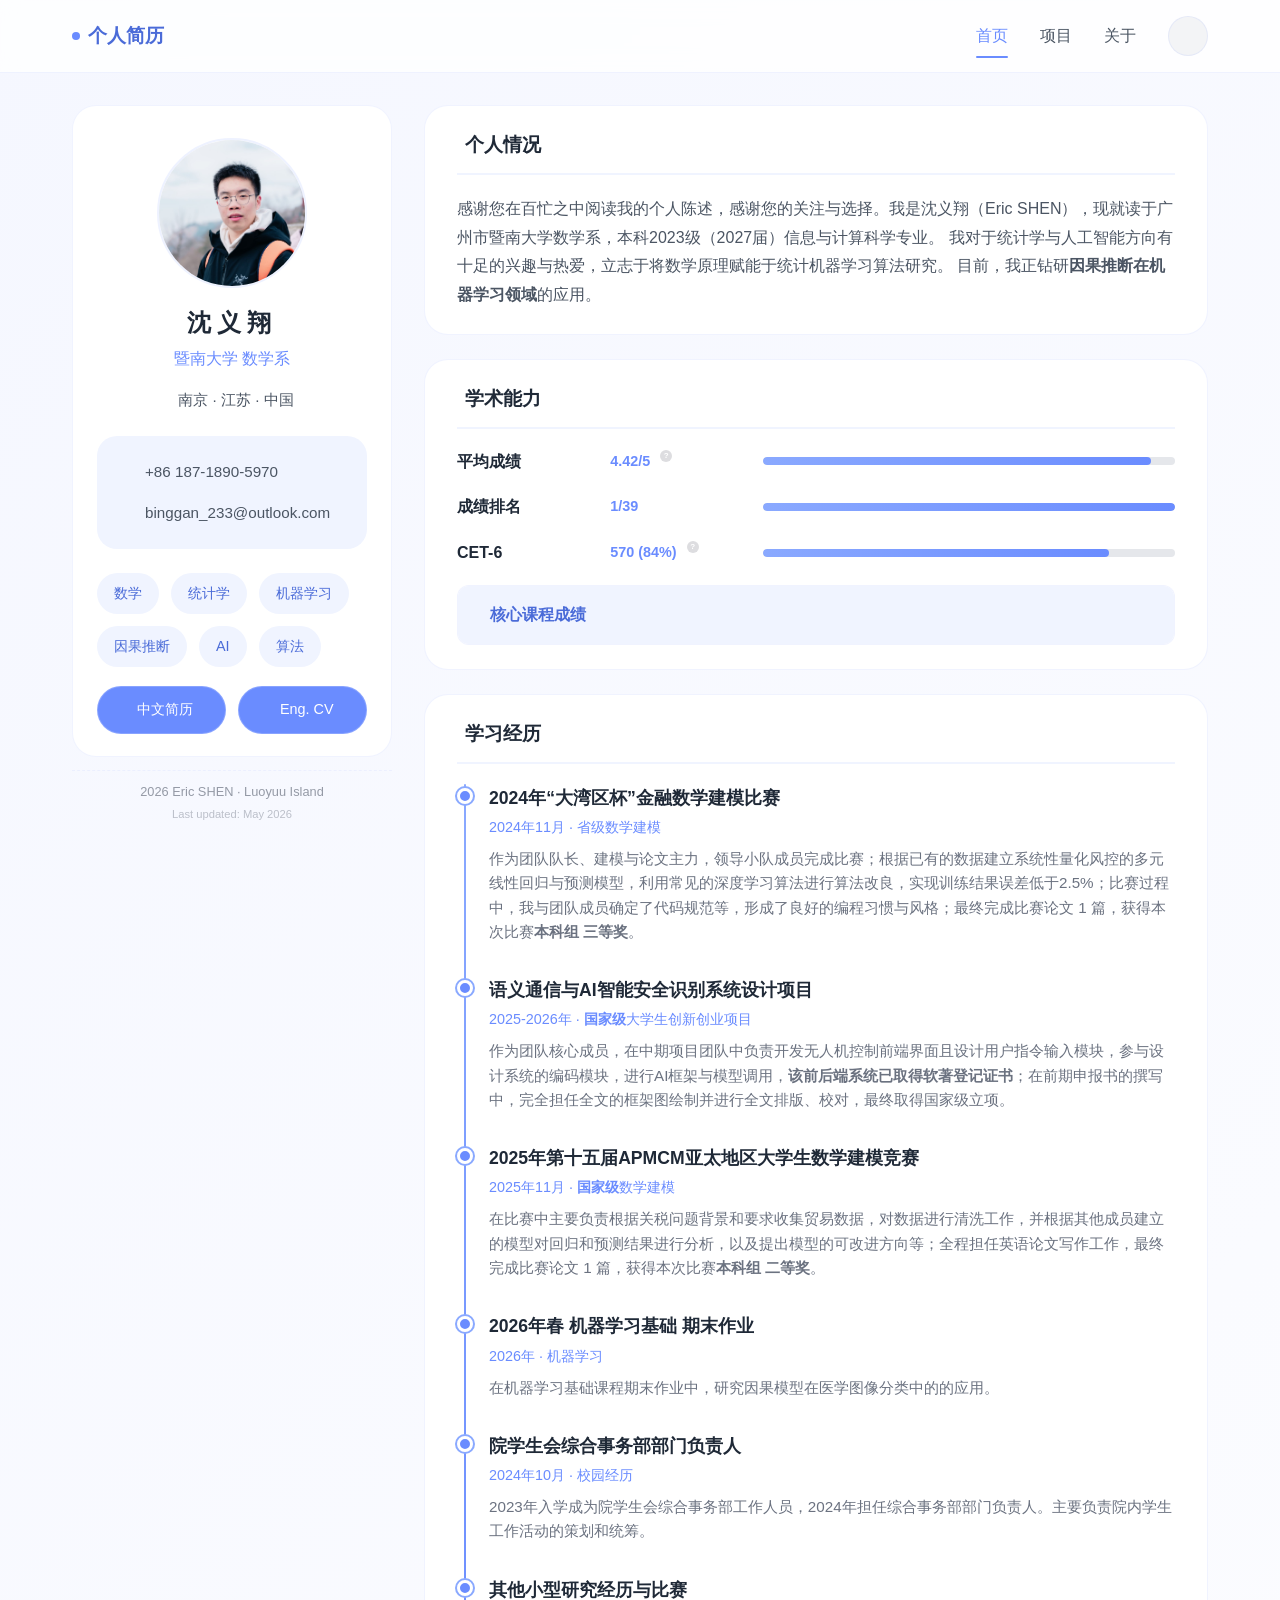
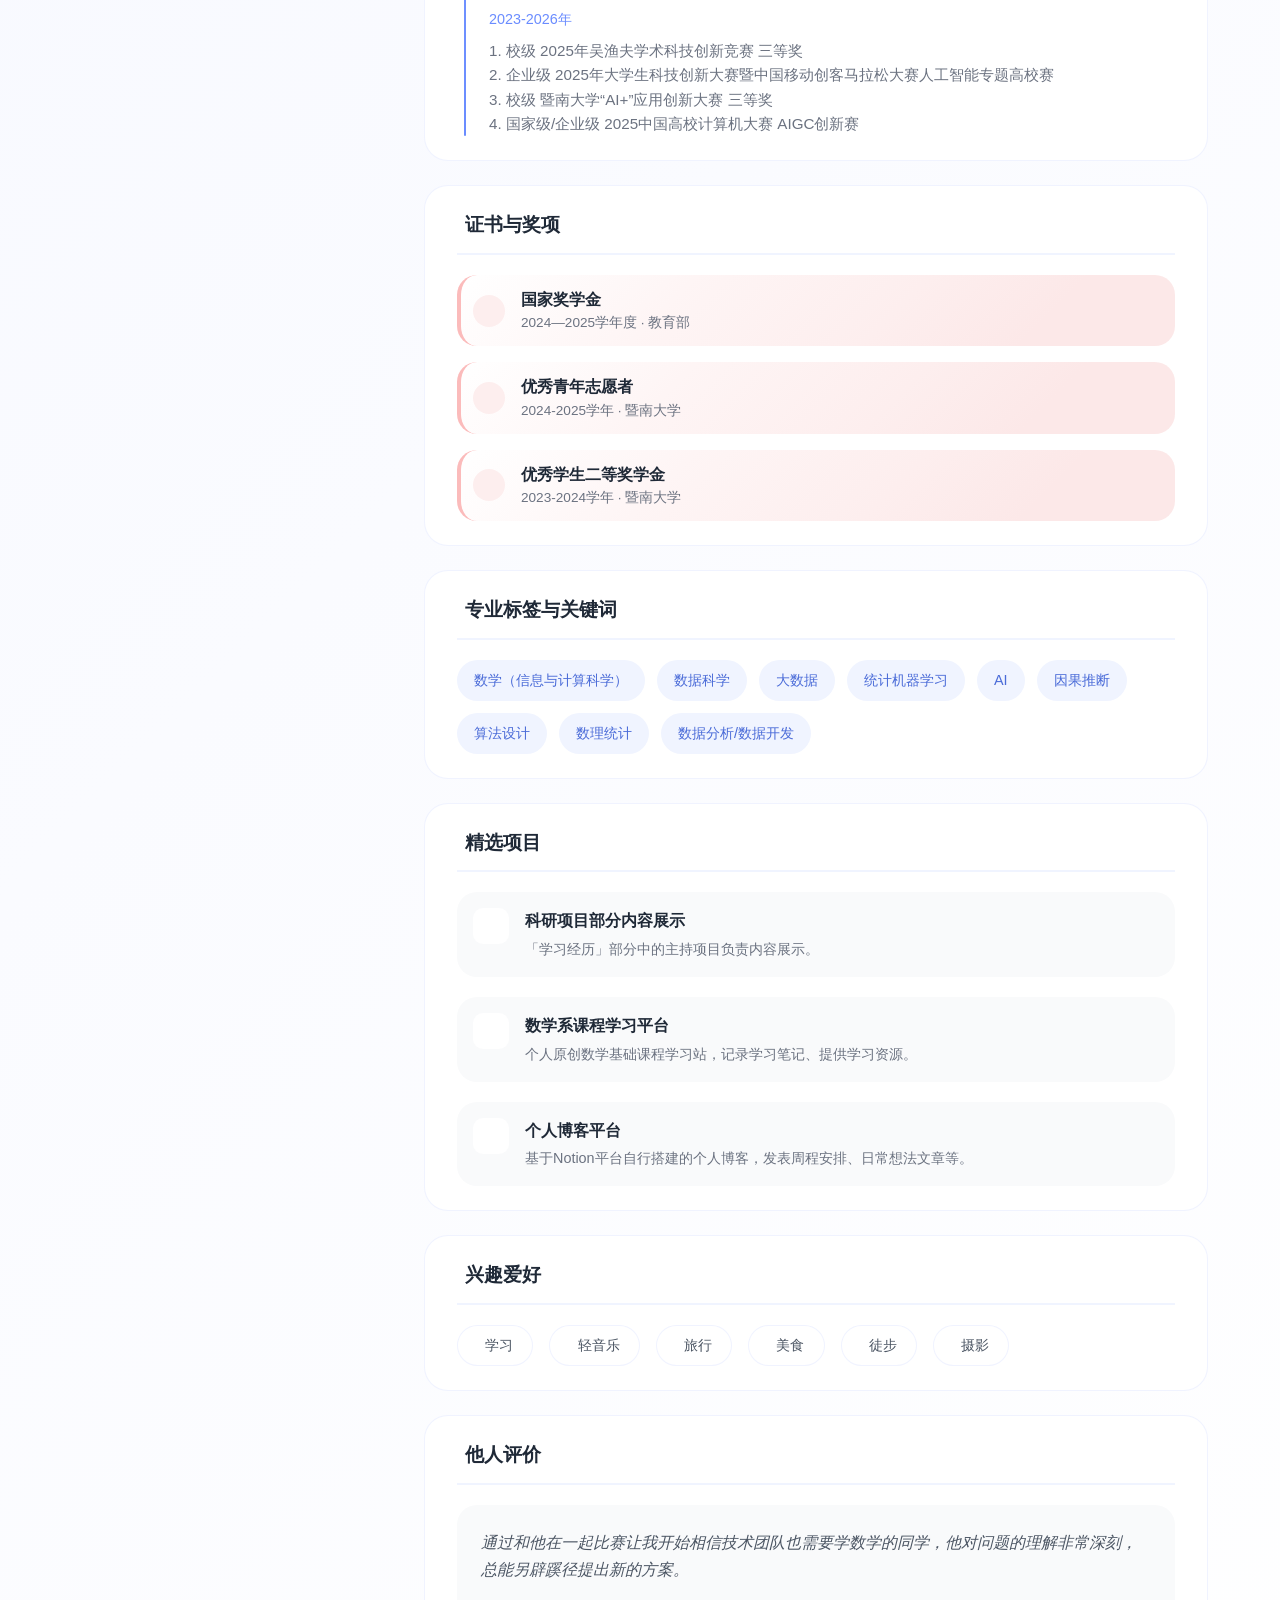
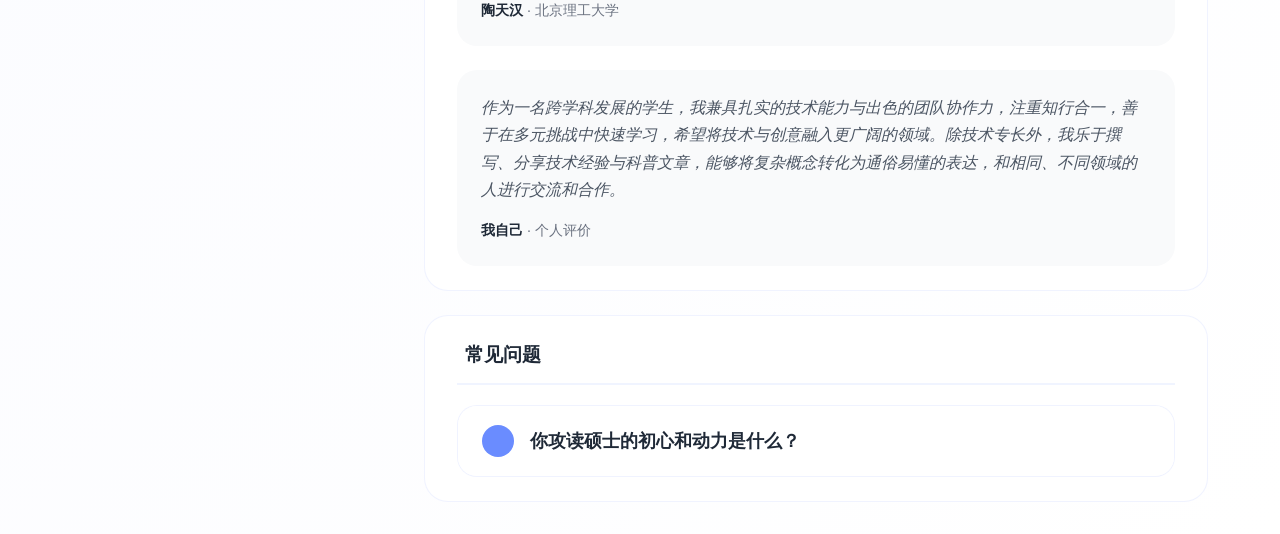
==== commit 6fec6230: "Update index.html" ====
--- a/index.html
+++ b/index.html
@@ -199,7 +199,7 @@
             </div>
             <div class="academy-item">
               <span class="academy-name">成绩排名</span>
-              <span class="academy-level">1/40</span>
+              <span class="academy-level">1/39</span>
               <div class="level-bar">
                 <div class="level-fill" style="width: 100%"></div>
               </div>
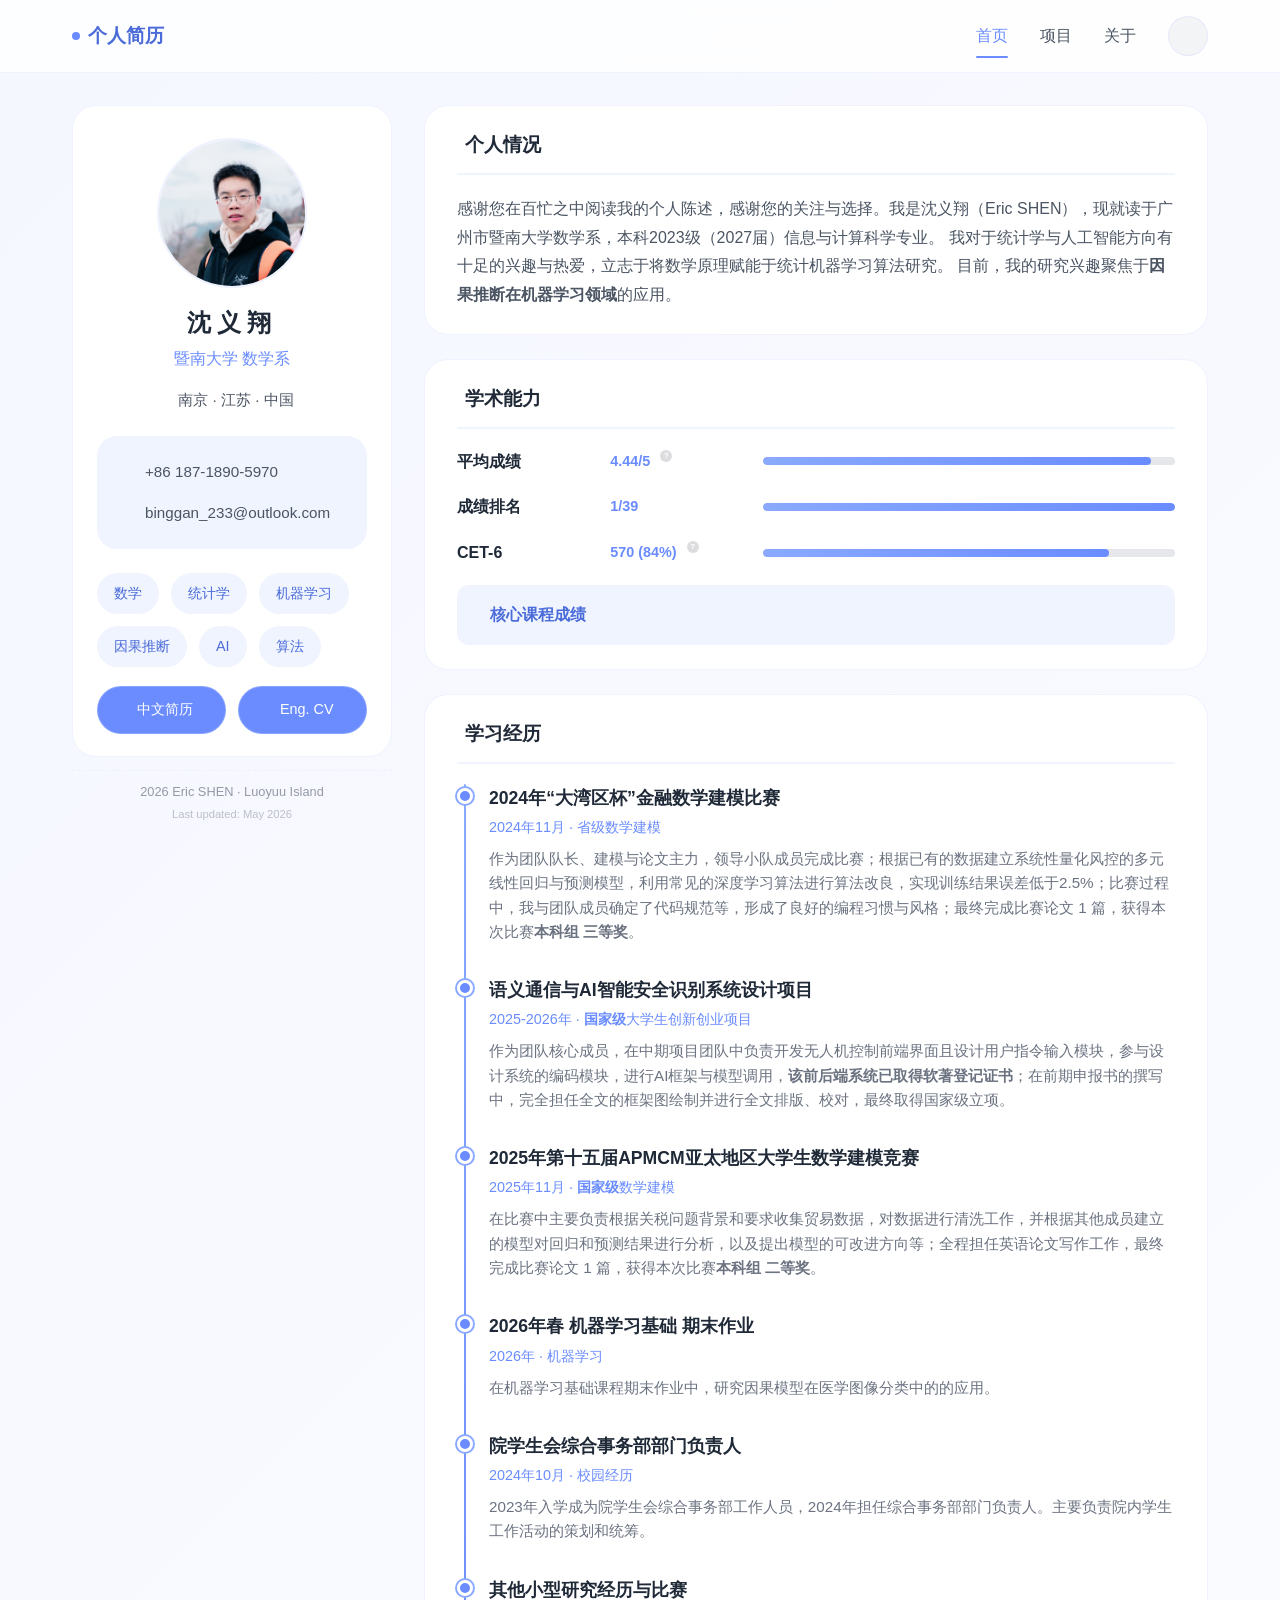
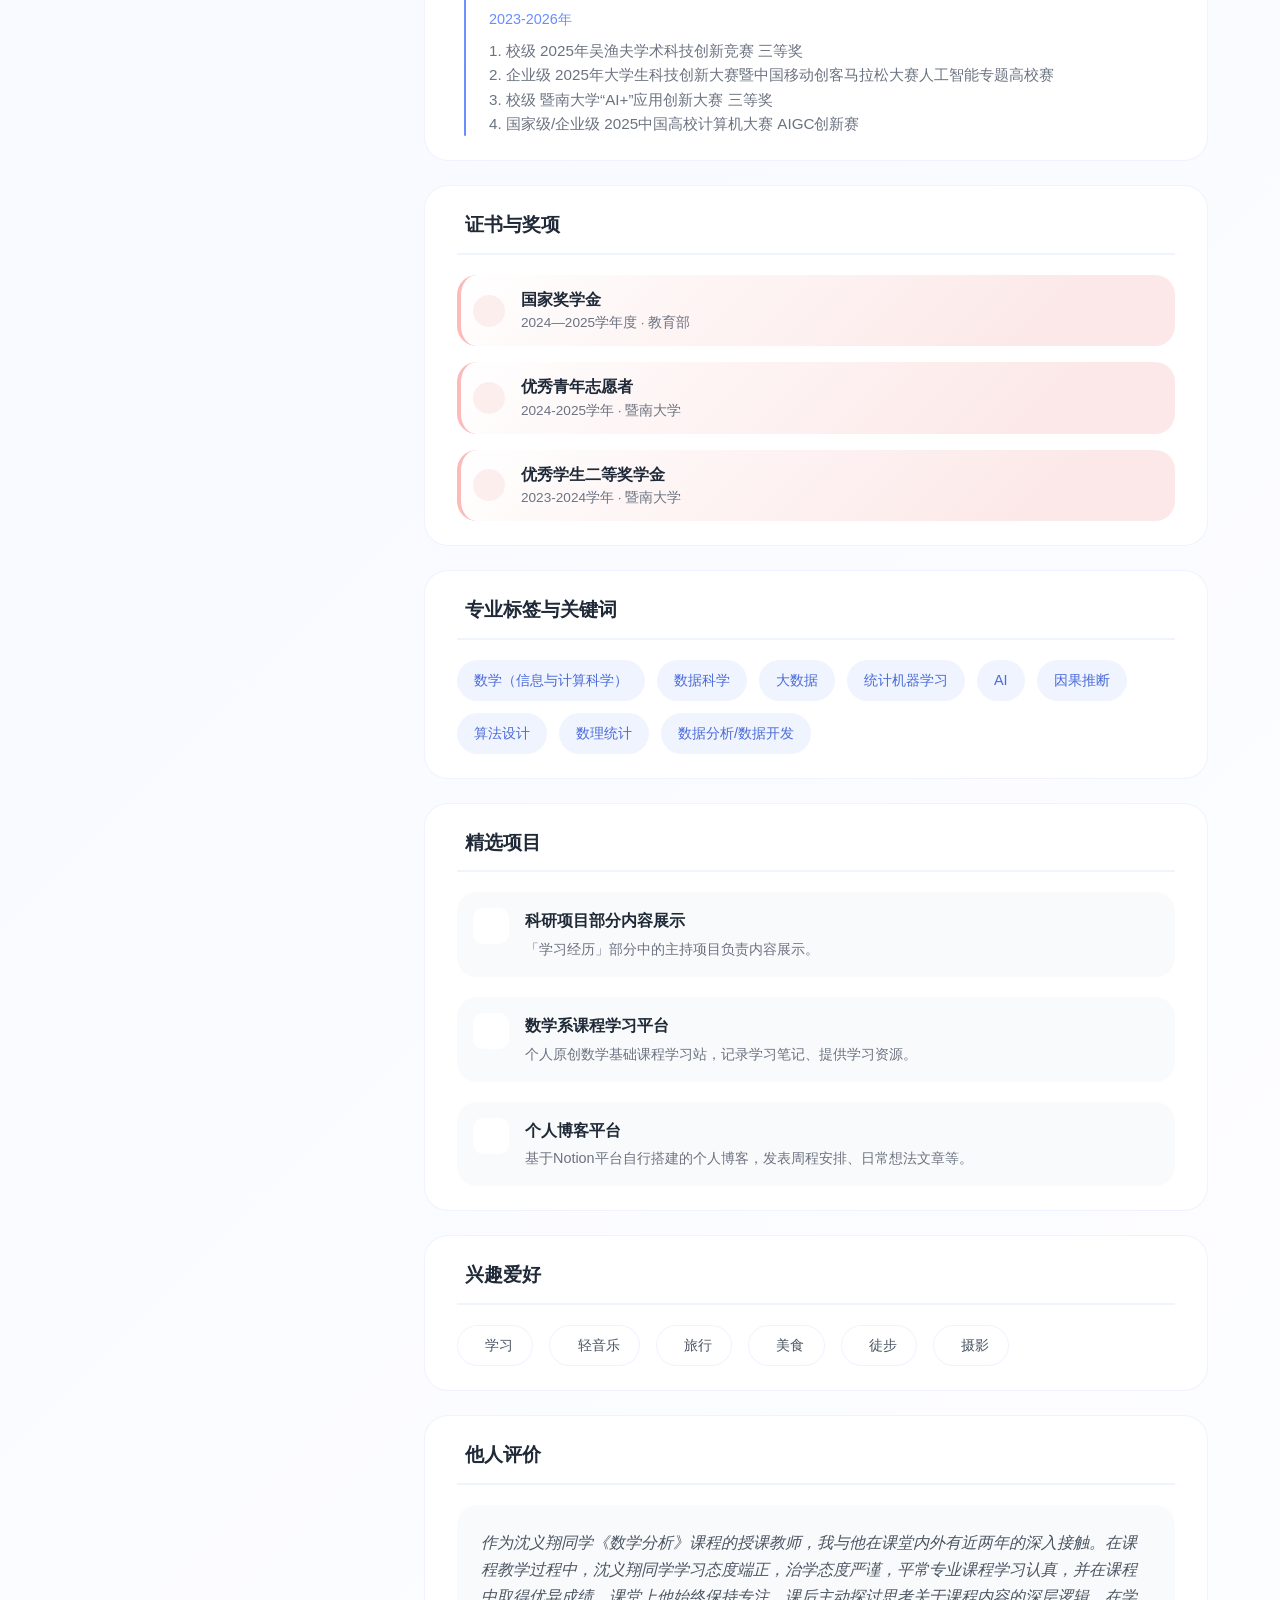
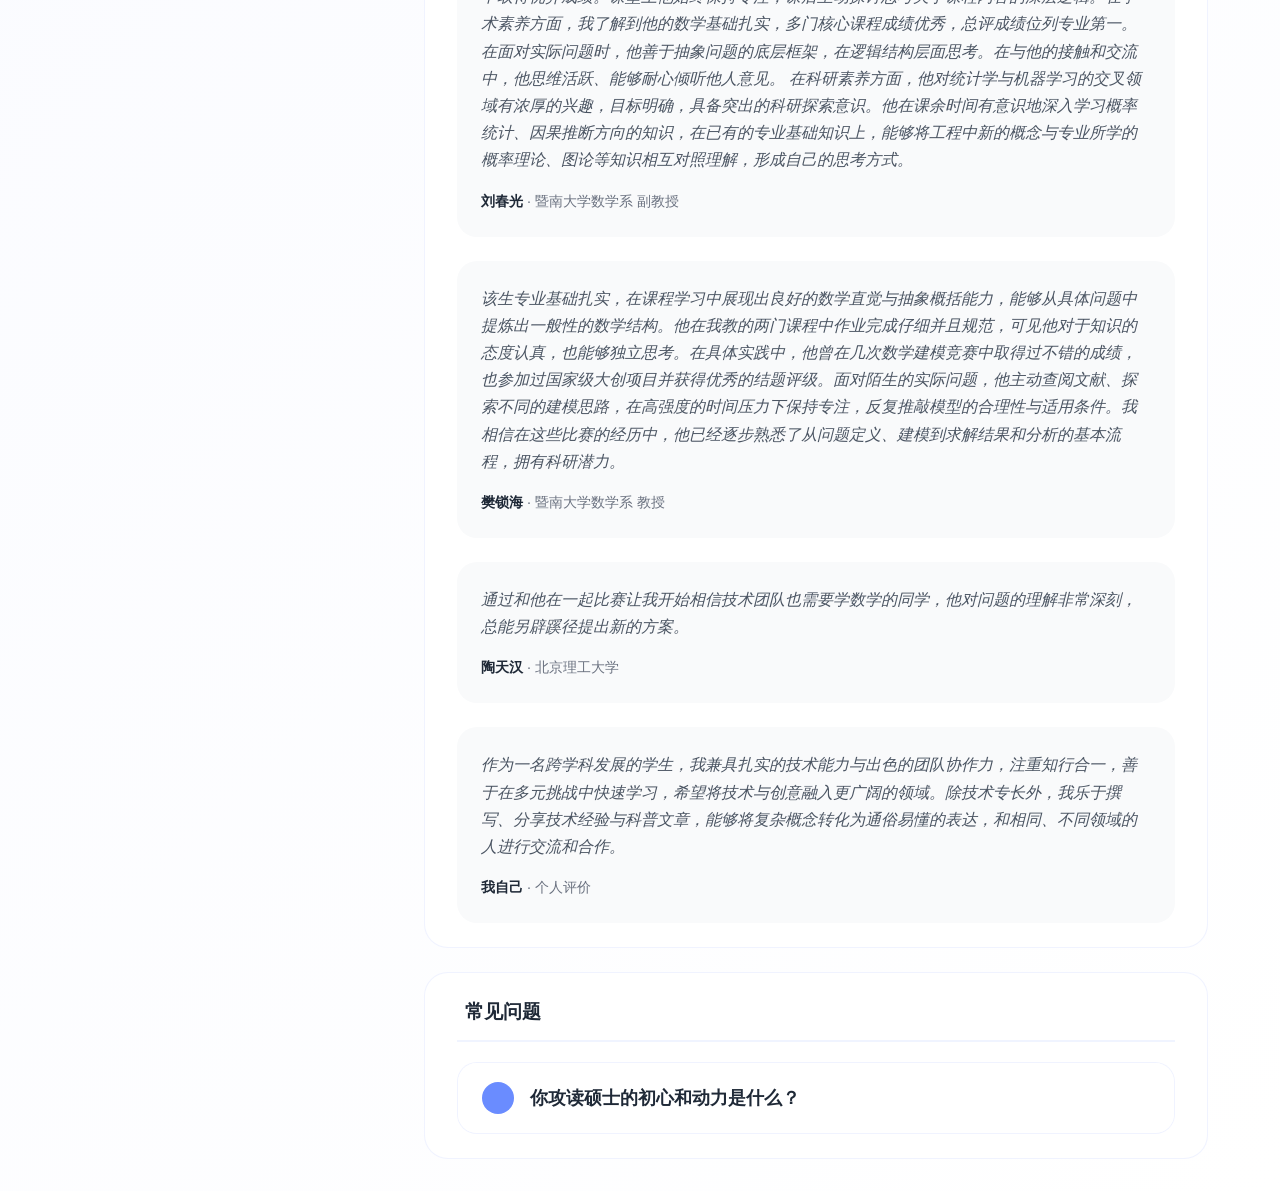
==== commit 007a1fd3: "v1.6" ====
--- a/index.html
+++ b/index.html
@@ -171,7 +171,7 @@
             感谢您在百忙之中阅读我的个人陈述，感谢您的关注与选择。我是沈义翔（Eric
             SHEN），现就读于广州市暨南大学数学系，本科2023级（2027届）信息与计算科学专业。
             我对于统计学与人工智能方向有十足的兴趣与热爱，立志于将数学原理赋能于统计机器学习算法研究。
-            目前，我正钻研<strong>因果推断在机器学习领域</strong>的应用。
+            目前，我的研究兴趣聚焦于<strong>因果推断在机器学习领域</strong>的应用。
           </p>
         </div>
 
@@ -186,10 +186,10 @@
             <div class="academy-item">
               <span class="academy-name">平均成绩</span>
               <span class="academy-level">
-                4.42/5
+                4.44/5
                 <span
                   class="tooltip-icon"
-                  data-tooltip="学校采用5分制，每1分折算0.1绩点，平均4.42绩点即平均成绩94.2"
+                  data-tooltip="学校采用5分制，每1分折算0.1绩点，平均4.44绩点即平均成绩94.4"
                   >?</span
                 >
               </span>
@@ -261,6 +261,13 @@
                   </div>
                 </div>
                 <div class="academy-item">
+                  <span class="academy-foldable-name">实变函数</span>
+                  <span class="academy-level">98</span>
+                  <div class="level-bar">
+                    <div class="level-fill" style="width: 98%"></div>
+                  </div>
+                </div>
+                <div class="academy-item">
                   <span class="academy-foldable-name"
                     >运筹学
                     <span
@@ -296,10 +303,10 @@
                   </div>
                 </div>
                 <div class="academy-item">
-                  <span class="academy-foldable-name">数据库原理与应用</span>
-                  <span class="academy-level">97</span>
-                  <div class="level-bar">
-                    <div class="level-fill" style="width: 97%"></div>
+                  <span class="academy-foldable-name">机器学习基础</span>
+                  <span class="academy-level">98</span>
+                  <div class="level-bar">
+                    <div class="level-fill" style="width: 98%"></div>
                   </div>
                 </div>
               </div>
@@ -511,6 +518,25 @@
             他人评价
           </h2>
           <div class="testimonials-list">
+            <div class="testimonial-item">
+              <i class="fas fa-quote-left quote-icon"></i>
+              <p>
+                作为沈义翔同学《数学分析》课程的授课教师，我与他在课堂内外有近两年的深入接触。在课程教学过程中，沈义翔同学学习态度端正，治学态度严谨，平常专业课程学习认真，并在课程中取得优异成绩。课堂上他始终保持专注，课后主动探讨思考关于课程内容的深层逻辑。在学术素养方面，我了解到他的数学基础扎实，多门核心课程成绩优秀，总评成绩位列专业第一。在面对实际问题时，他善于抽象问题的底层框架，在逻辑结构层面思考。在与他的接触和交流中，他思维活跃、能够耐心倾听他人意见。
+                在科研素养方面，他对统计学与机器学习的交叉领域有浓厚的兴趣，目标明确，具备突出的科研探索意识。他在课余时间有意识地深入学习概率统计、因果推断方向的知识，在已有的专业基础知识上，能够将工程中新的概念与专业所学的概率理论、图论等知识相互对照理解，形成自己的思考方式。
+              </p>
+              <div class="testimonial-author">
+                <strong>刘春光</strong> · 暨南大学数学系 副教授
+              </div>
+            </div>
+            <div class="testimonial-item">
+              <i class="fas fa-quote-left quote-icon"></i>
+              <p>
+                该生专业基础扎实，在课程学习中展现出良好的数学直觉与抽象概括能力，能够从具体问题中提炼出一般性的数学结构。他在我教的两门课程中作业完成仔细并且规范，可见他对于知识的态度认真，也能够独立思考。在具体实践中，他曾在几次数学建模竞赛中取得过不错的成绩，也参加过国家级大创项目并获得优秀的结题评级。面对陌生的实际问题，他主动查阅文献、探索不同的建模思路，在高强度的时间压力下保持专注，反复推敲模型的合理性与适用条件。我相信在这些比赛的经历中，他已经逐步熟悉了从问题定义、建模到求解结果和分析的基本流程，拥有科研潜力。
+              </p>
+              <div class="testimonial-author">
+                <strong>樊锁海</strong> · 暨南大学数学系 教授
+              </div>
+            </div>
             <div class="testimonial-item">
               <i class="fas fa-quote-left quote-icon"></i>
               <p>
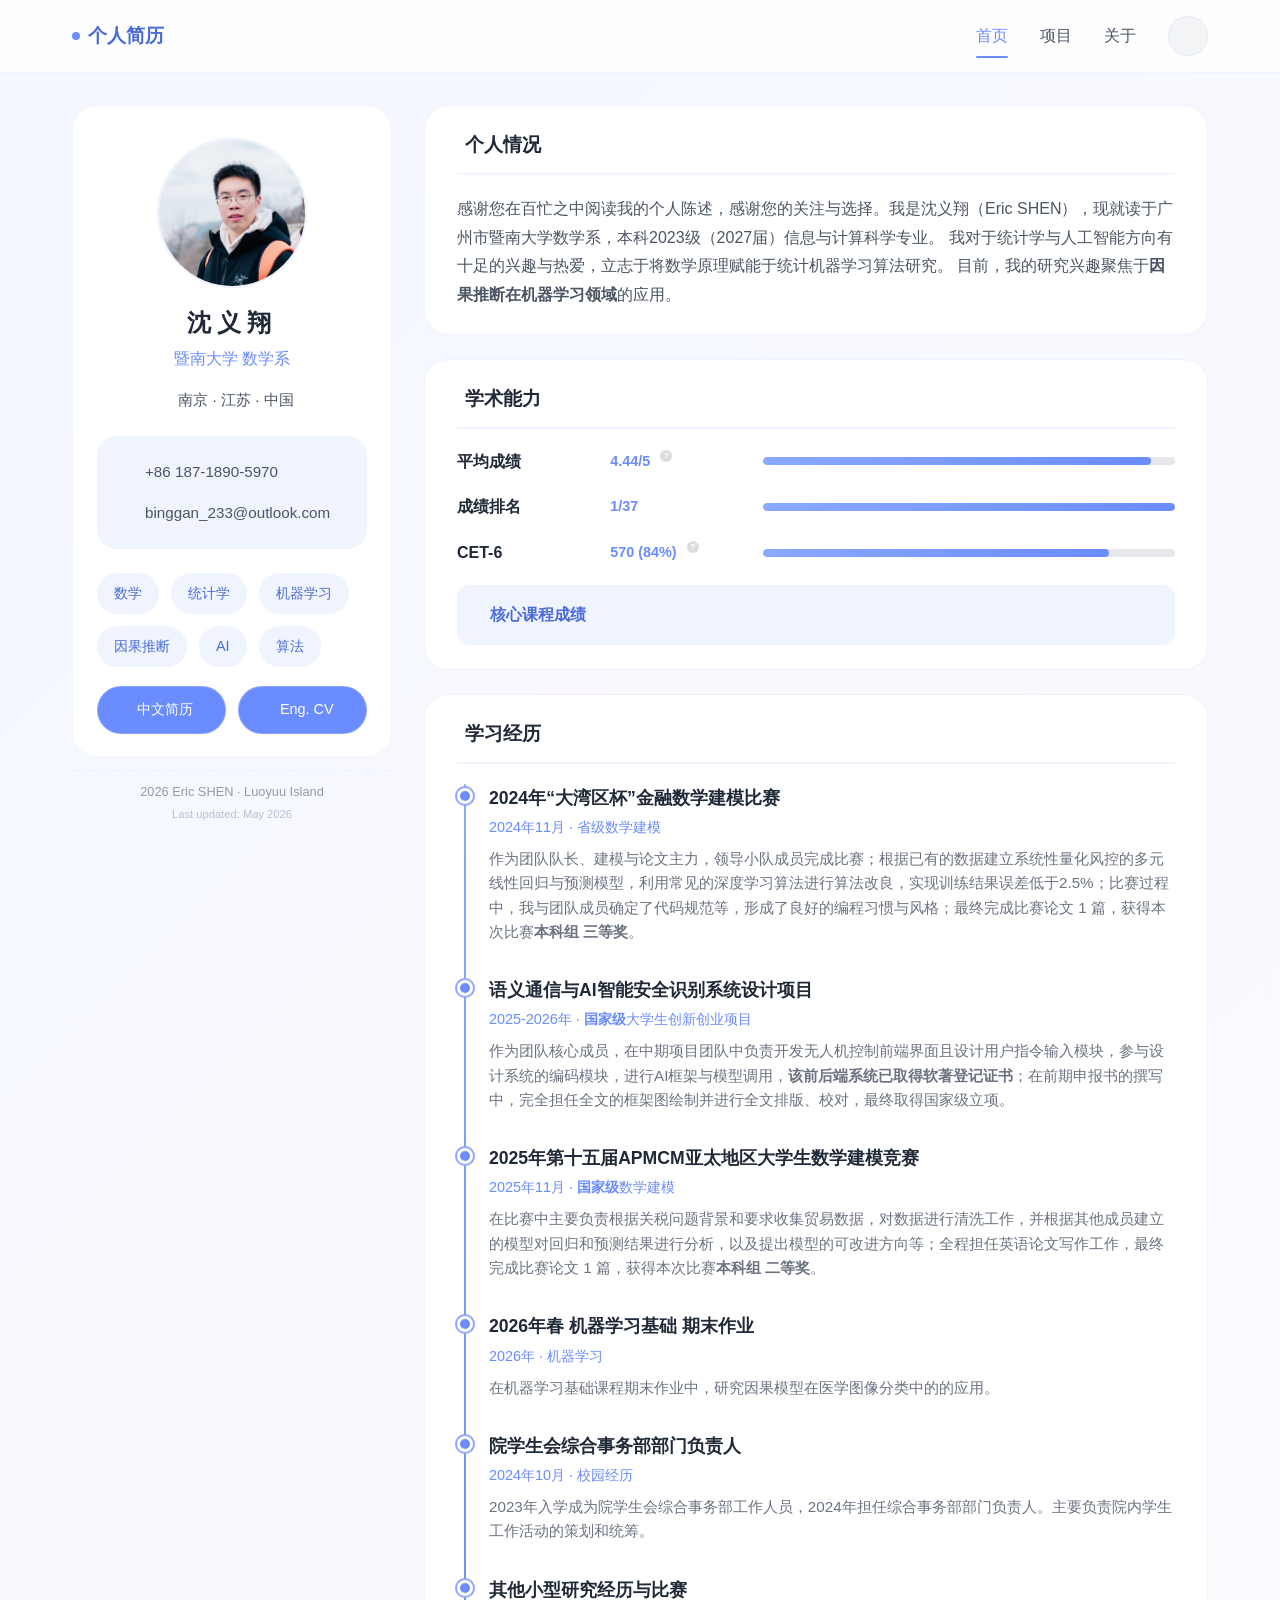
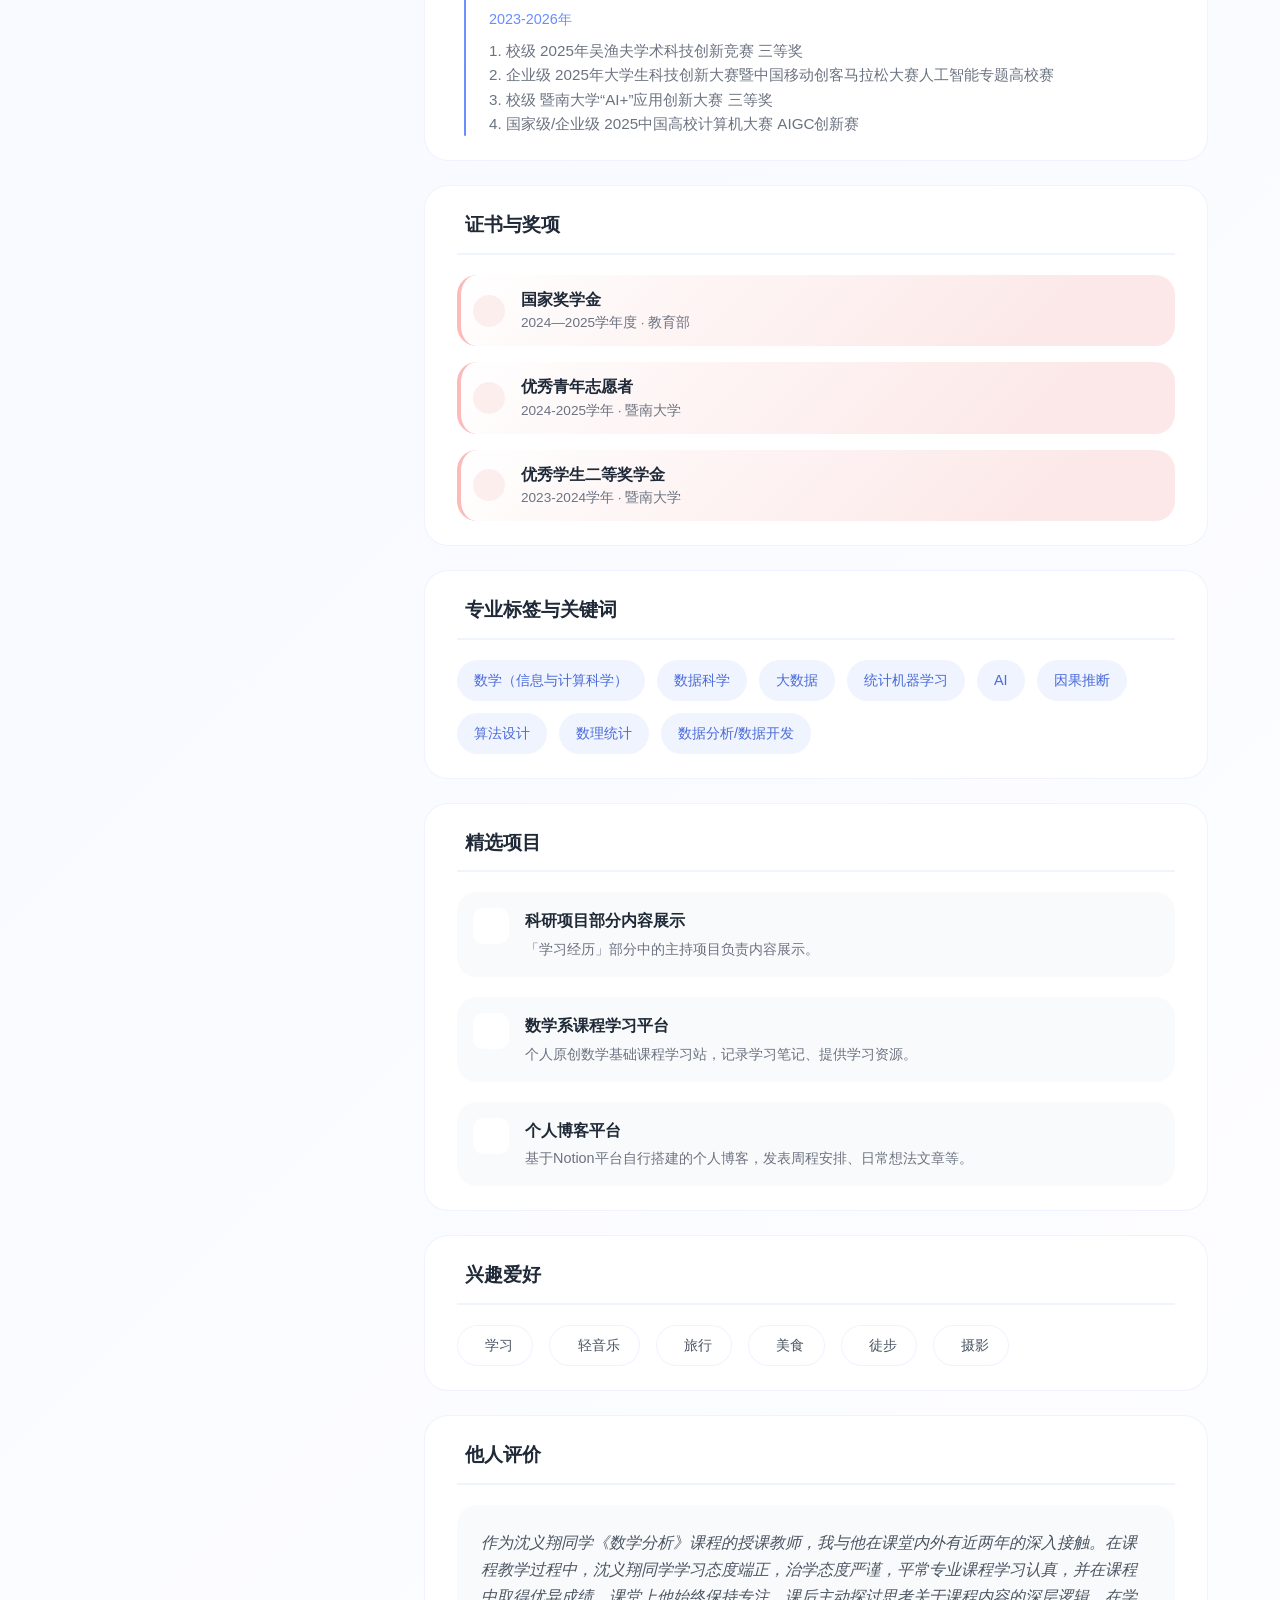
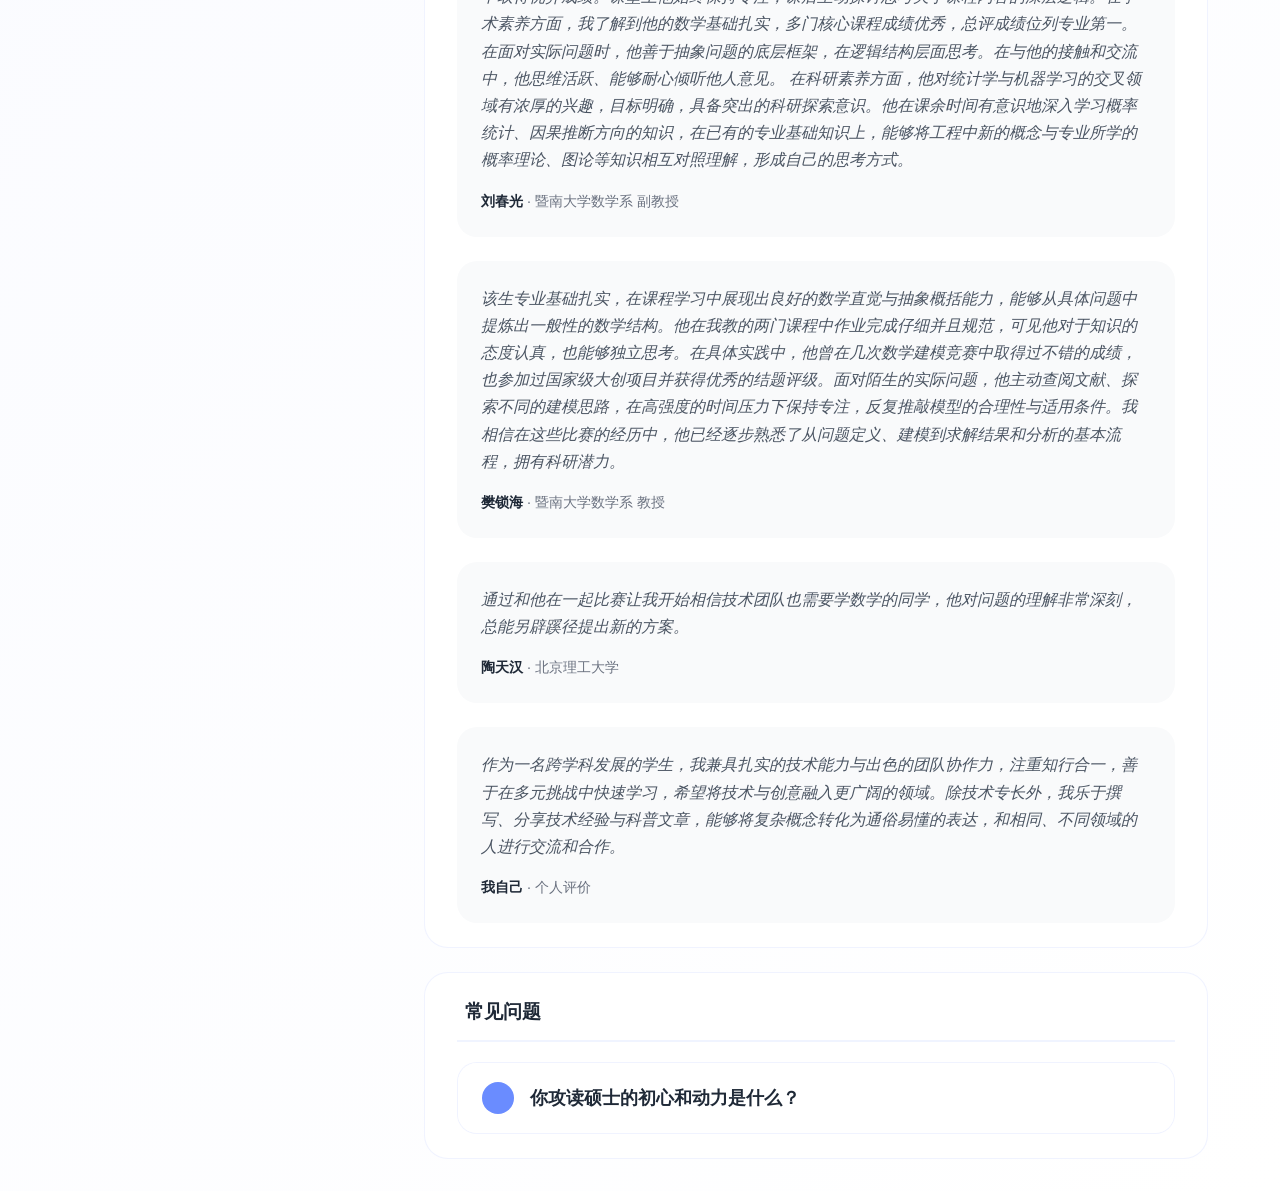
==== commit bb42deba: "Update index.html" ====
--- a/index.html
+++ b/index.html
@@ -199,7 +199,7 @@
             </div>
             <div class="academy-item">
               <span class="academy-name">成绩排名</span>
-              <span class="academy-level">1/39</span>
+              <span class="academy-level">1/37</span>
               <div class="level-bar">
                 <div class="level-fill" style="width: 100%"></div>
               </div>
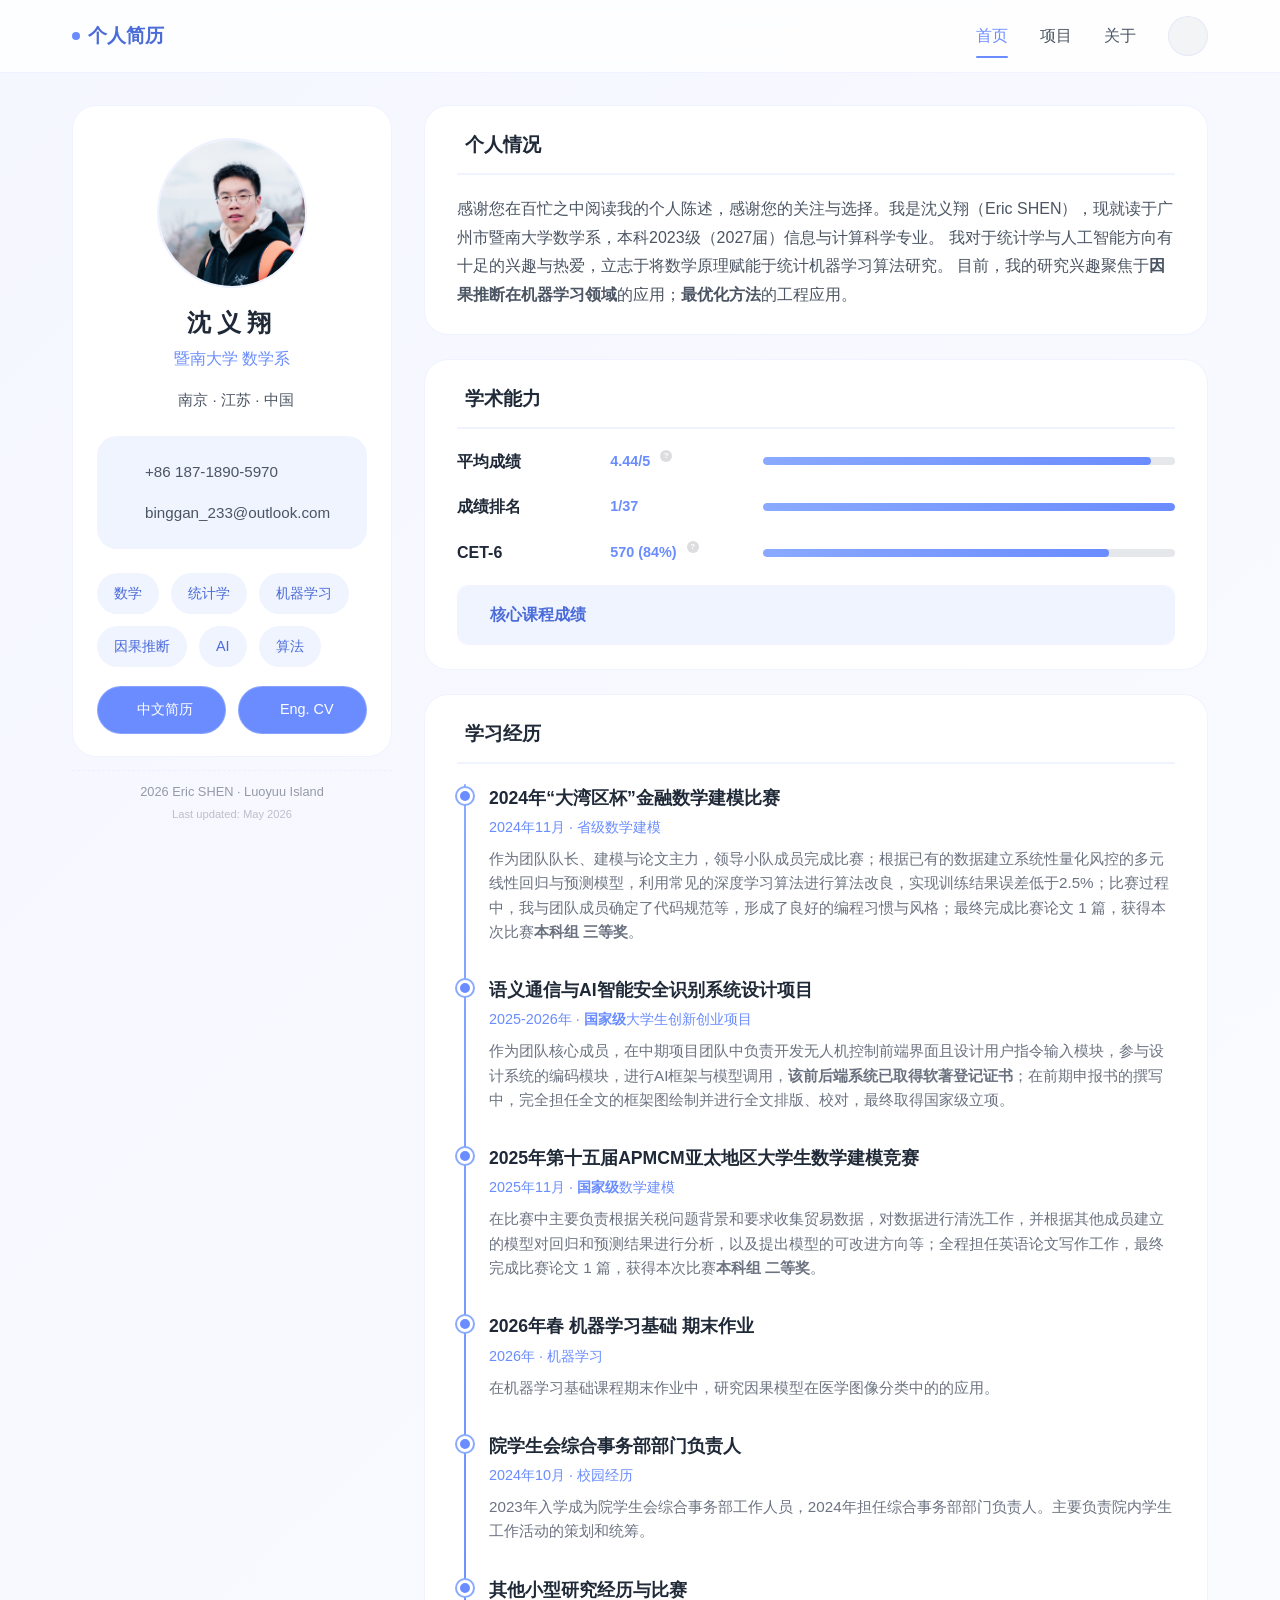
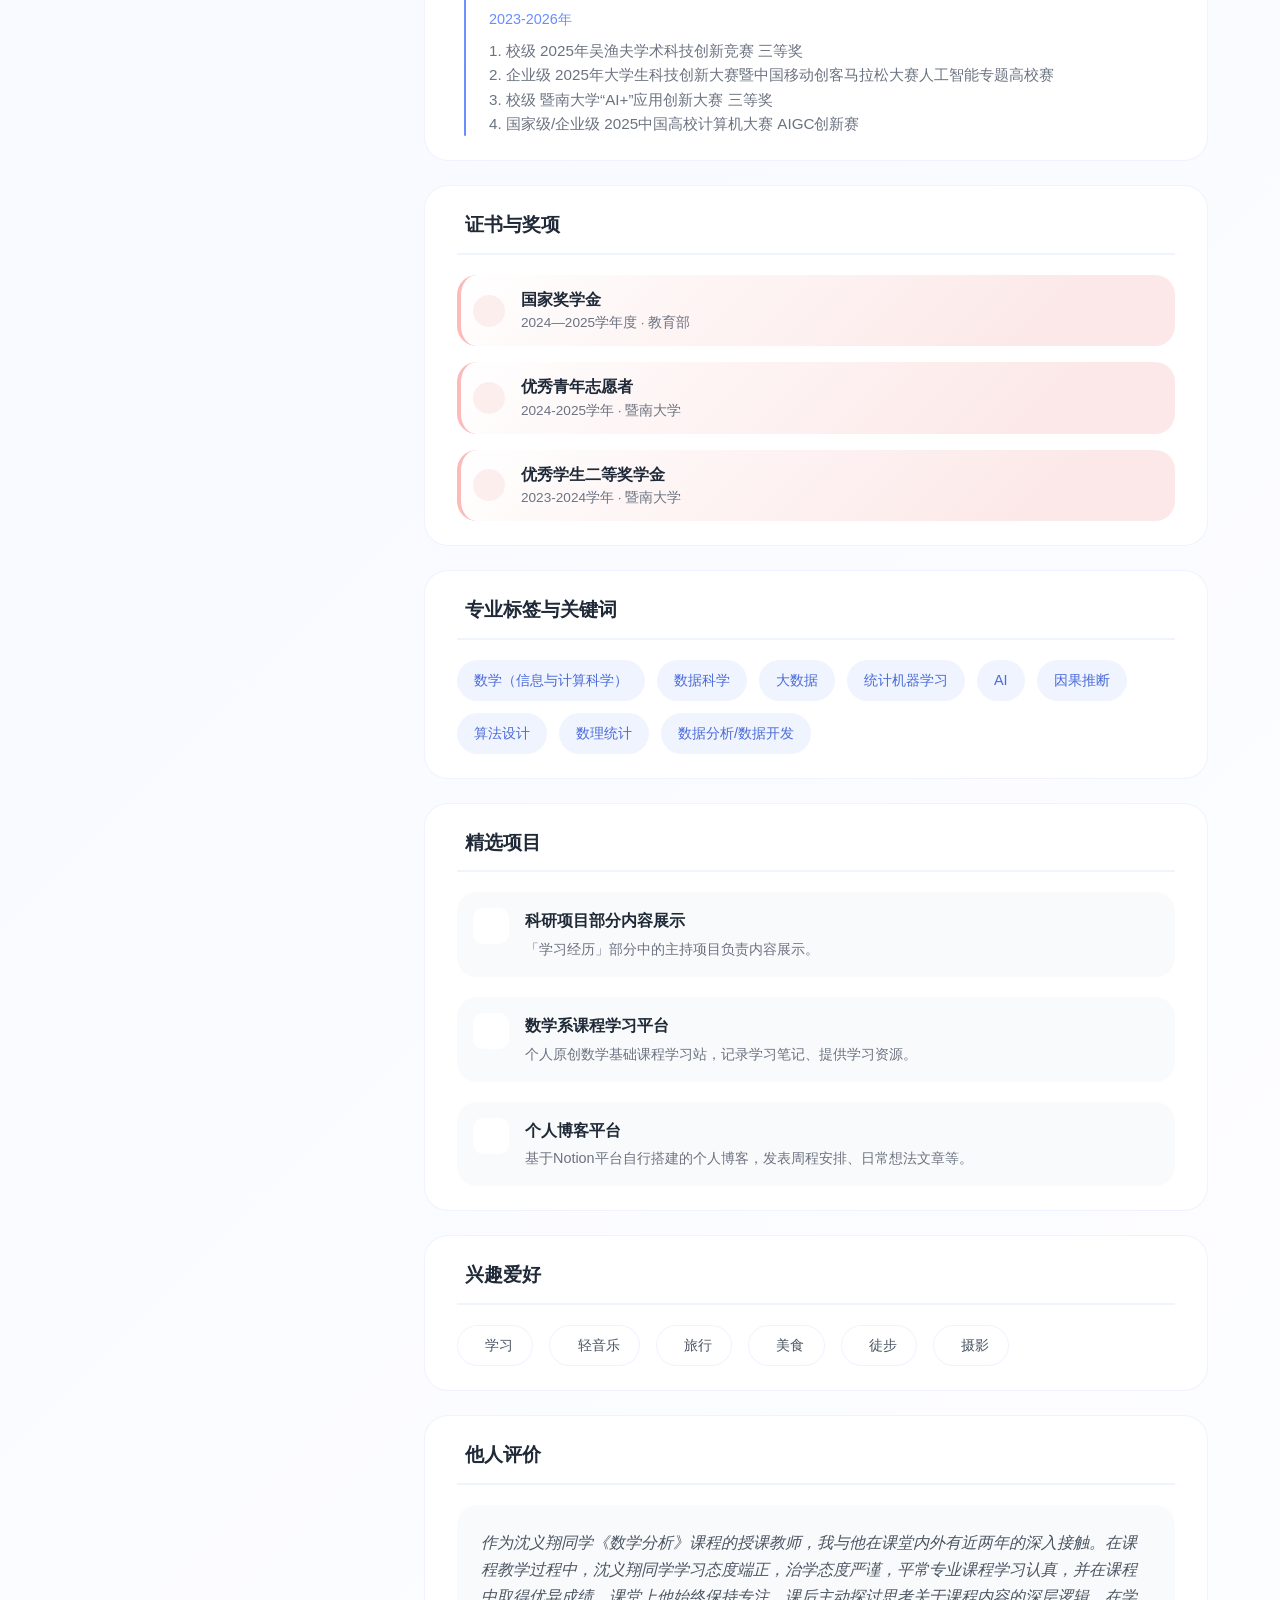
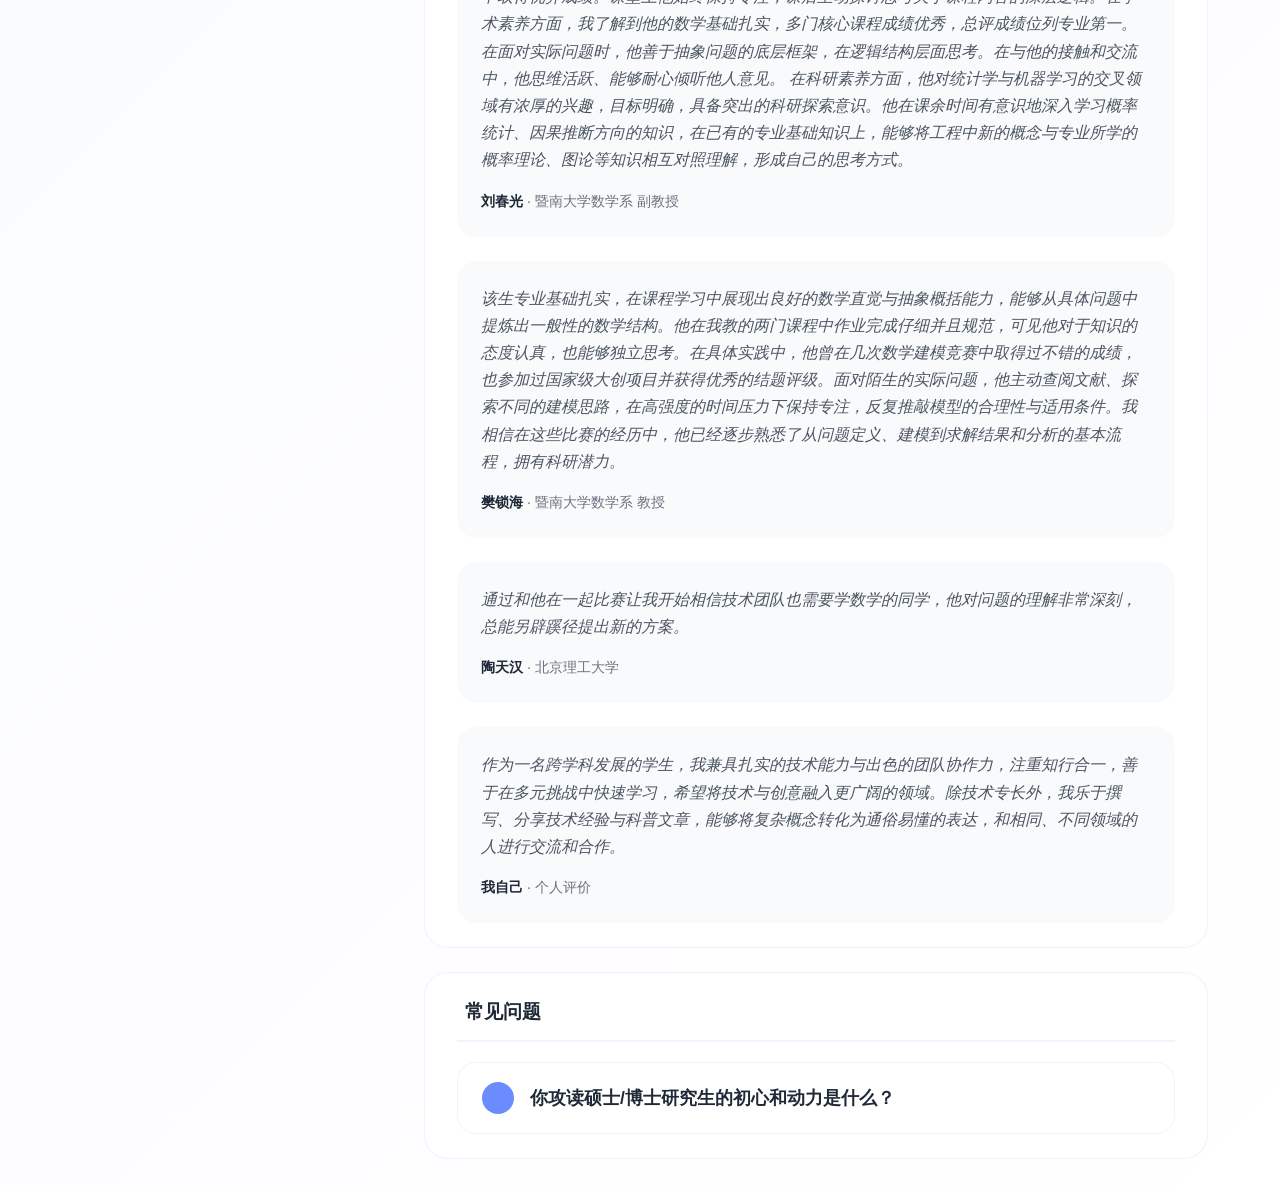
==== commit d6b198c0: "Update index.html" ====
--- a/index.html
+++ b/index.html
@@ -171,7 +171,7 @@
             感谢您在百忙之中阅读我的个人陈述，感谢您的关注与选择。我是沈义翔（Eric
             SHEN），现就读于广州市暨南大学数学系，本科2023级（2027届）信息与计算科学专业。
             我对于统计学与人工智能方向有十足的兴趣与热爱，立志于将数学原理赋能于统计机器学习算法研究。
-            目前，我的研究兴趣聚焦于<strong>因果推断在机器学习领域</strong>的应用。
+            目前，我的研究兴趣聚焦于<strong>因果推断在机器学习领域</strong>的应用；<strong>最优化方法</strong>的工程应用。
           </p>
         </div>
 
@@ -571,7 +571,7 @@
                   <span class="faq-icon"
                     ><i class="fas fa-question-circle"></i
                   ></span>
-                  <h3>你攻读硕士的初心和动力是什么？</h3>
+                  <h3>你攻读硕士/博士研究生的初心和动力是什么？</h3>
                 </div>
                 <span class="faq-arrow"
                   ><i class="fas fa-chevron-down"></i
@@ -601,8 +601,8 @@
                     <div class="answer-item">
                       <span class="answer-number">3.</span>
                       <div class="answer-content">
-                        <strong>浅尝辄止</strong> 为什么没有选择直接攻读博士？
-                        <br />生存压力大于发展压力。攻读博士除了要拥有科研决心，还应具备相应的经济条件资格，而不应该妄想通过攻读博士来实现经济自由或阶层跃升。当然，如果我能够有幸能够拿到博士生的名额，我也坚信我会全力以赴。
+                        <strong>信心与支持</strong>
+                        <br />生存压力大于发展压力。攻读博士除了要拥有科研决心，还应具备相应的经济条件资格，而不应该妄想通过攻读研究生来实现经济自由或阶层跃升。<strong>父母的支持、同伴的鼓励是我全力以赴的重要信心来源。</strong>
                       </div>
                     </div>
                   </div>
